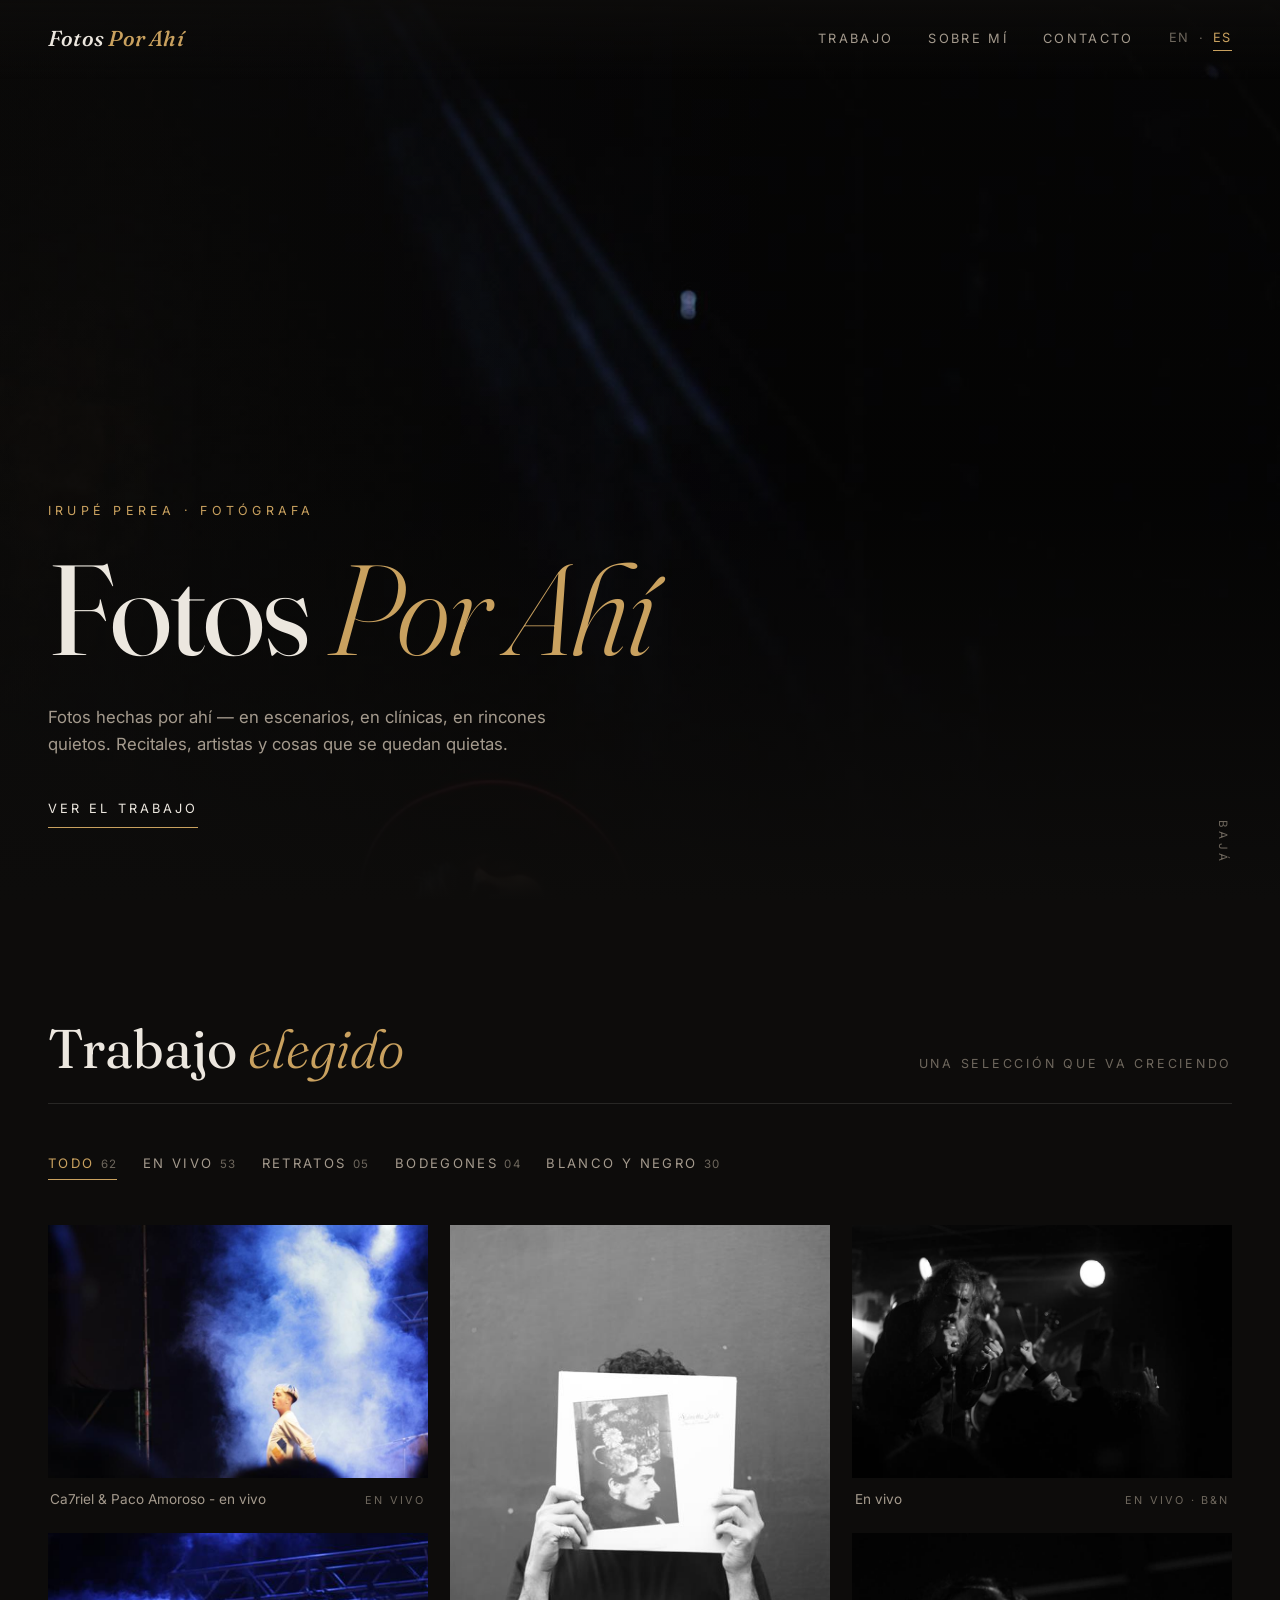
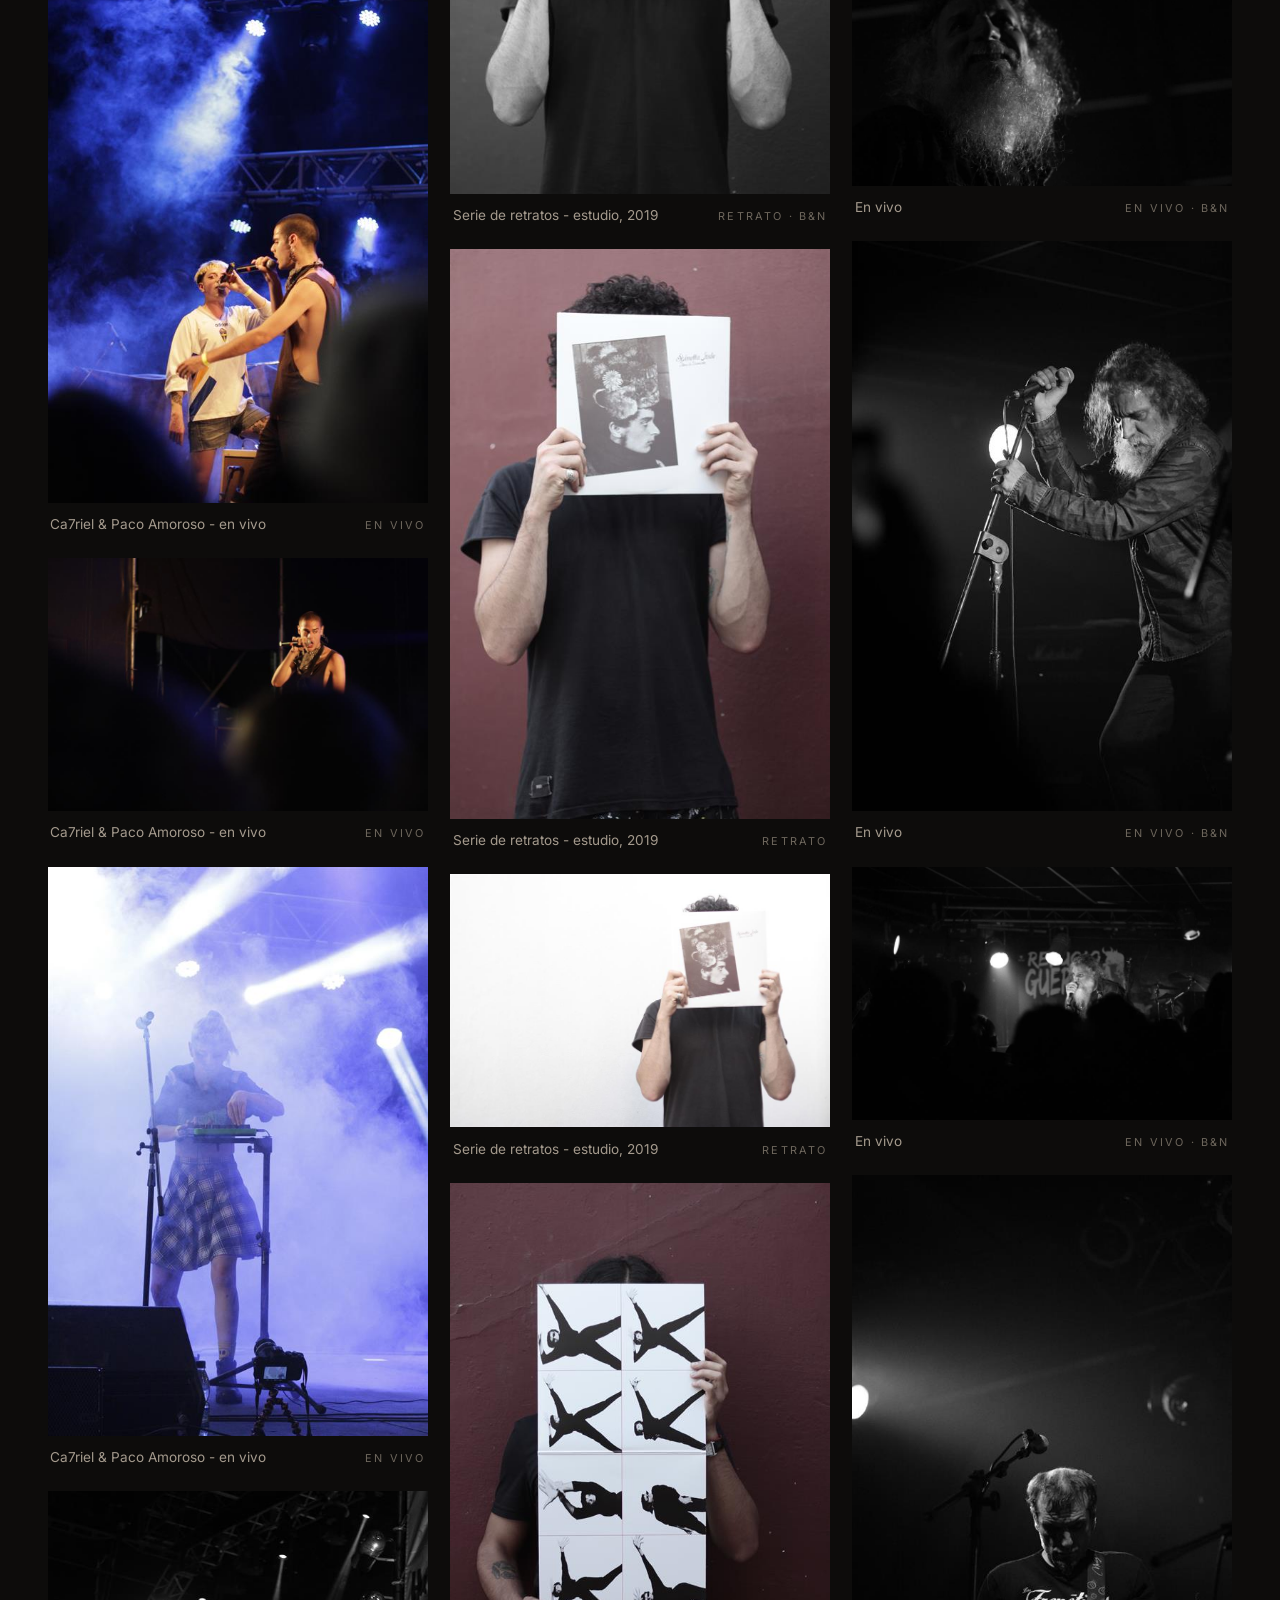
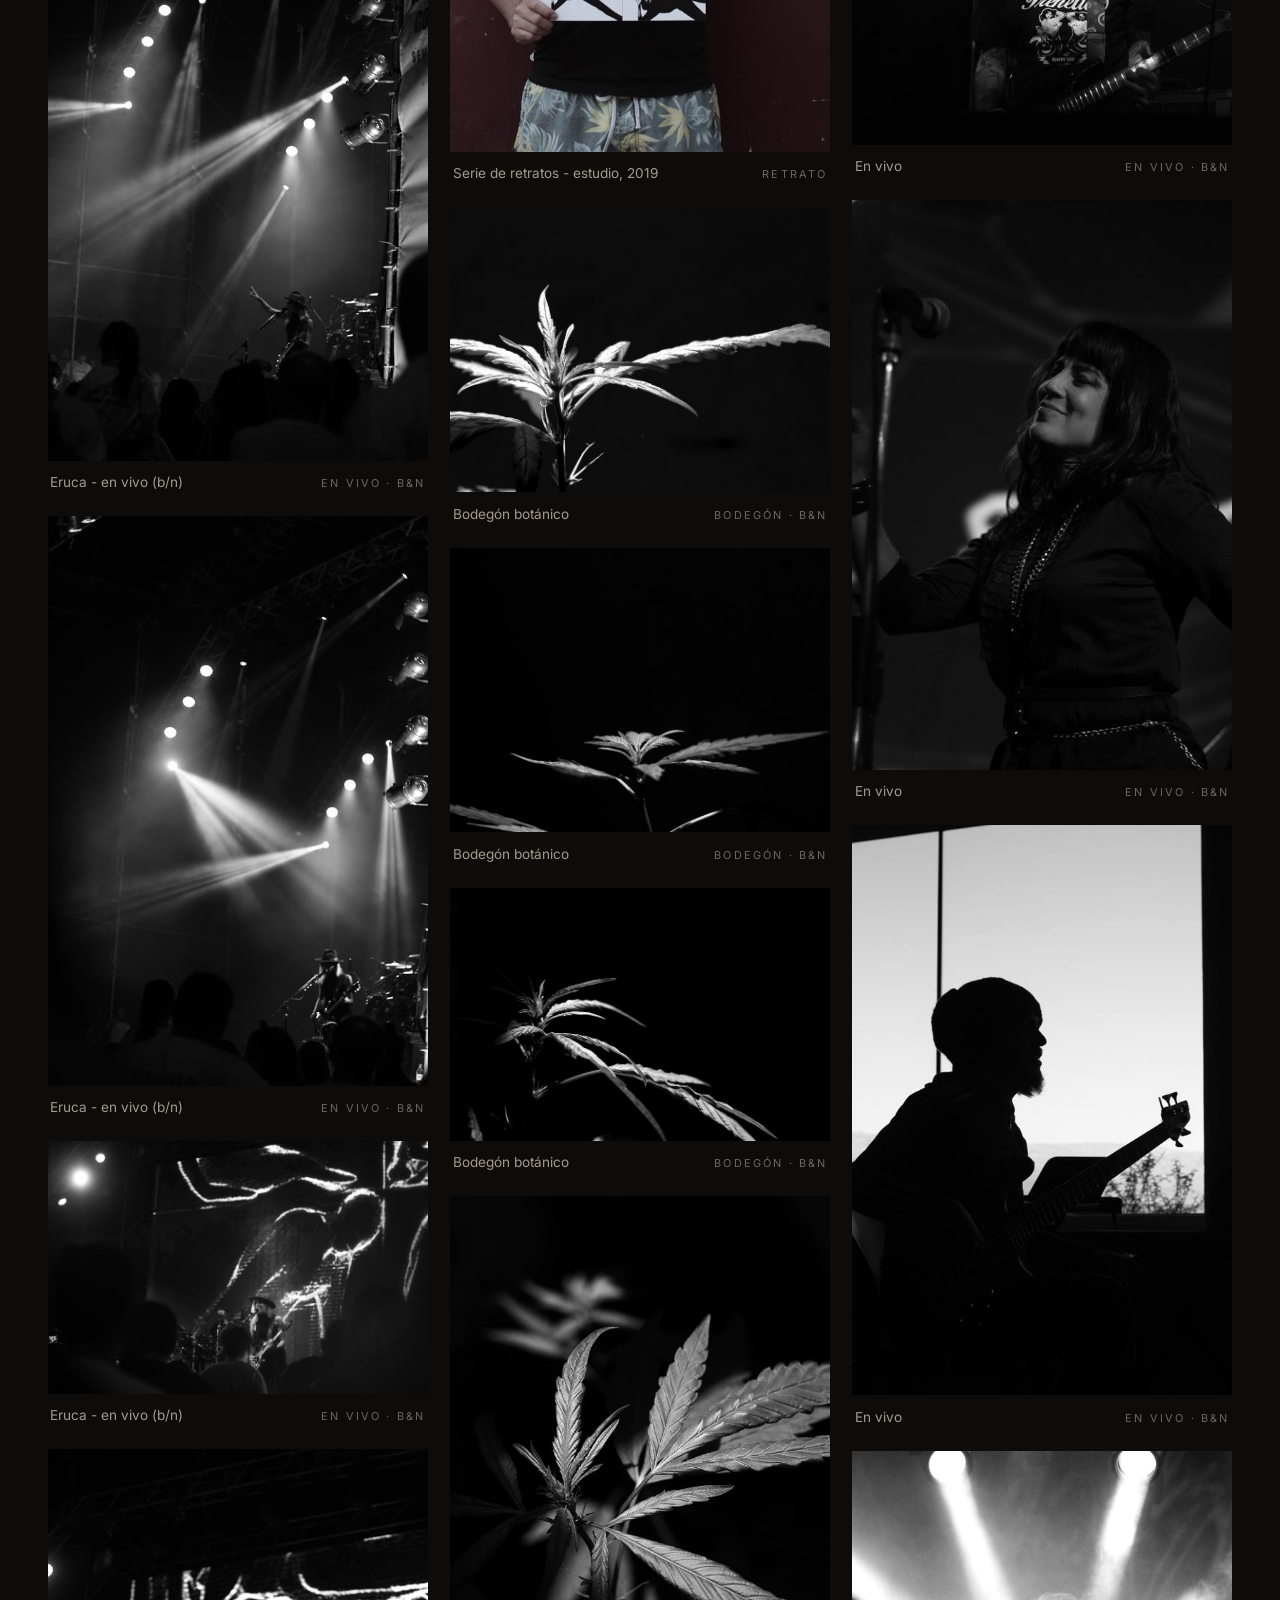
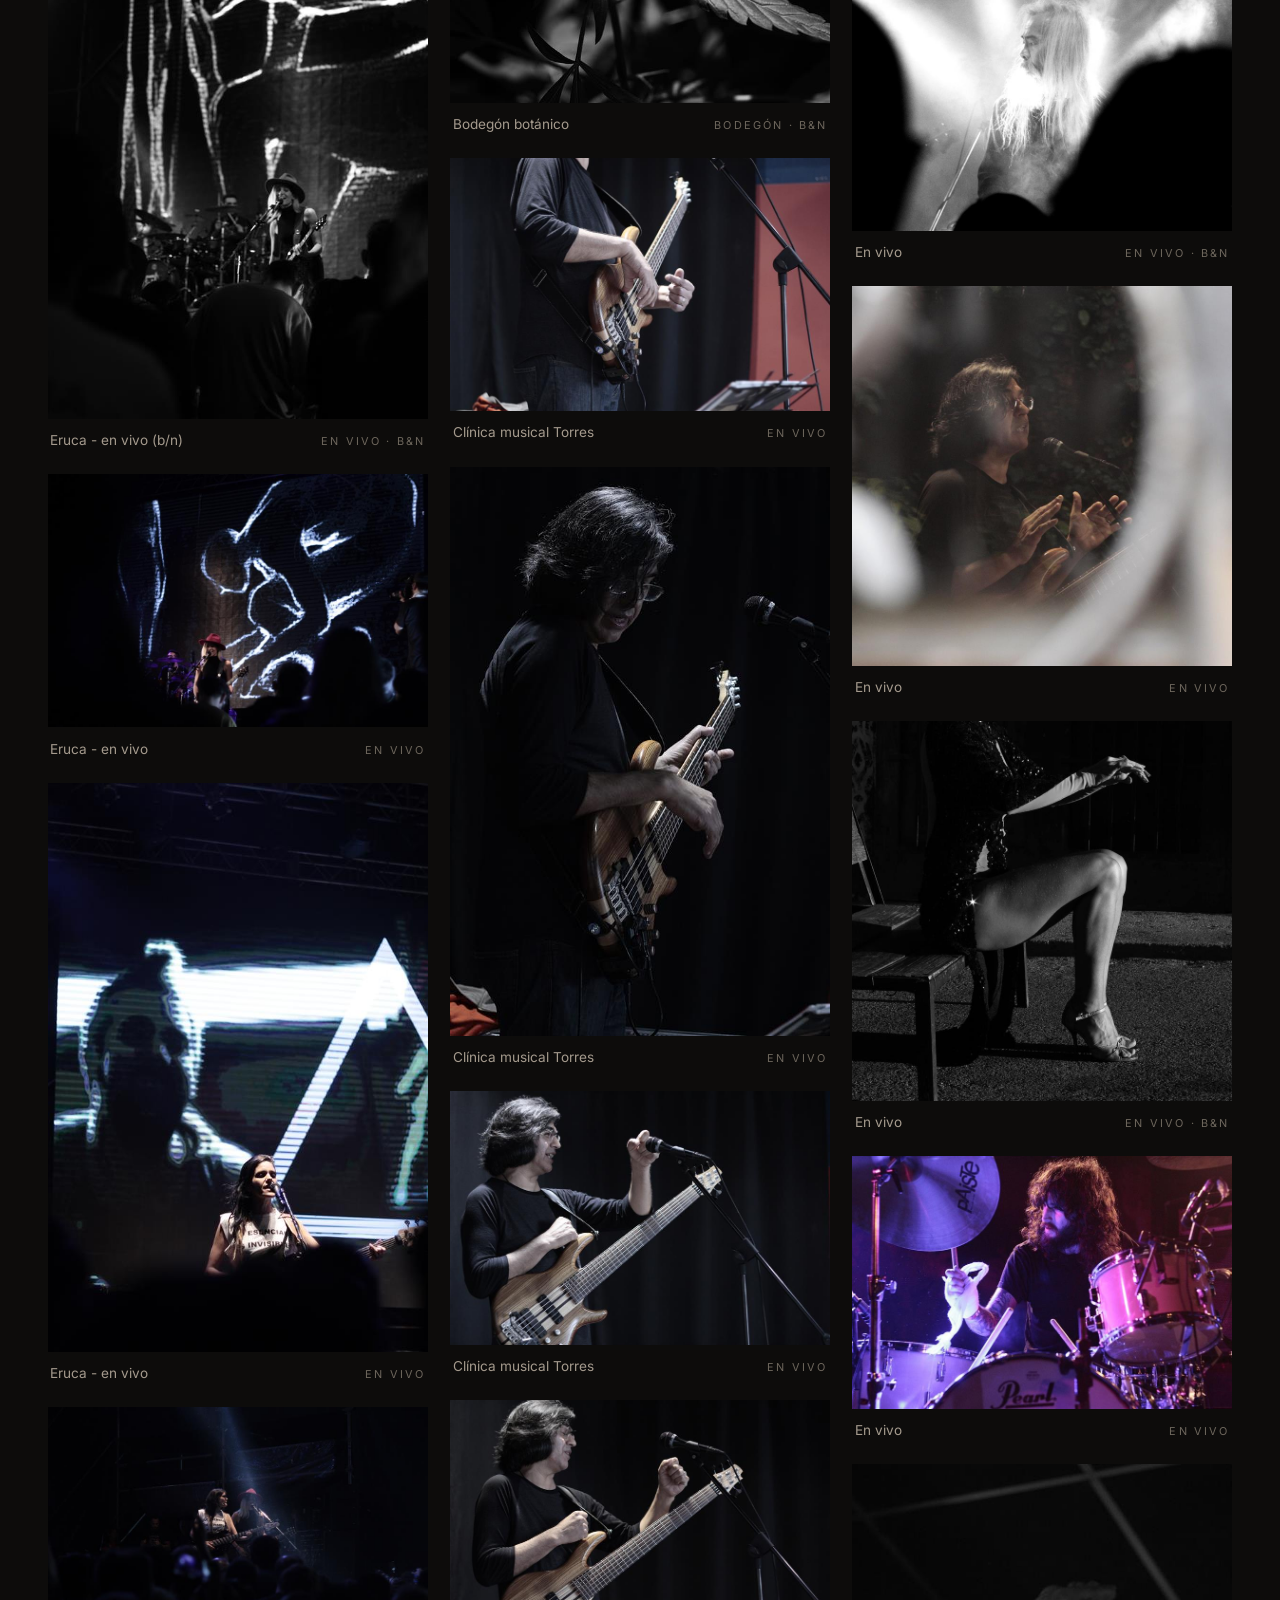
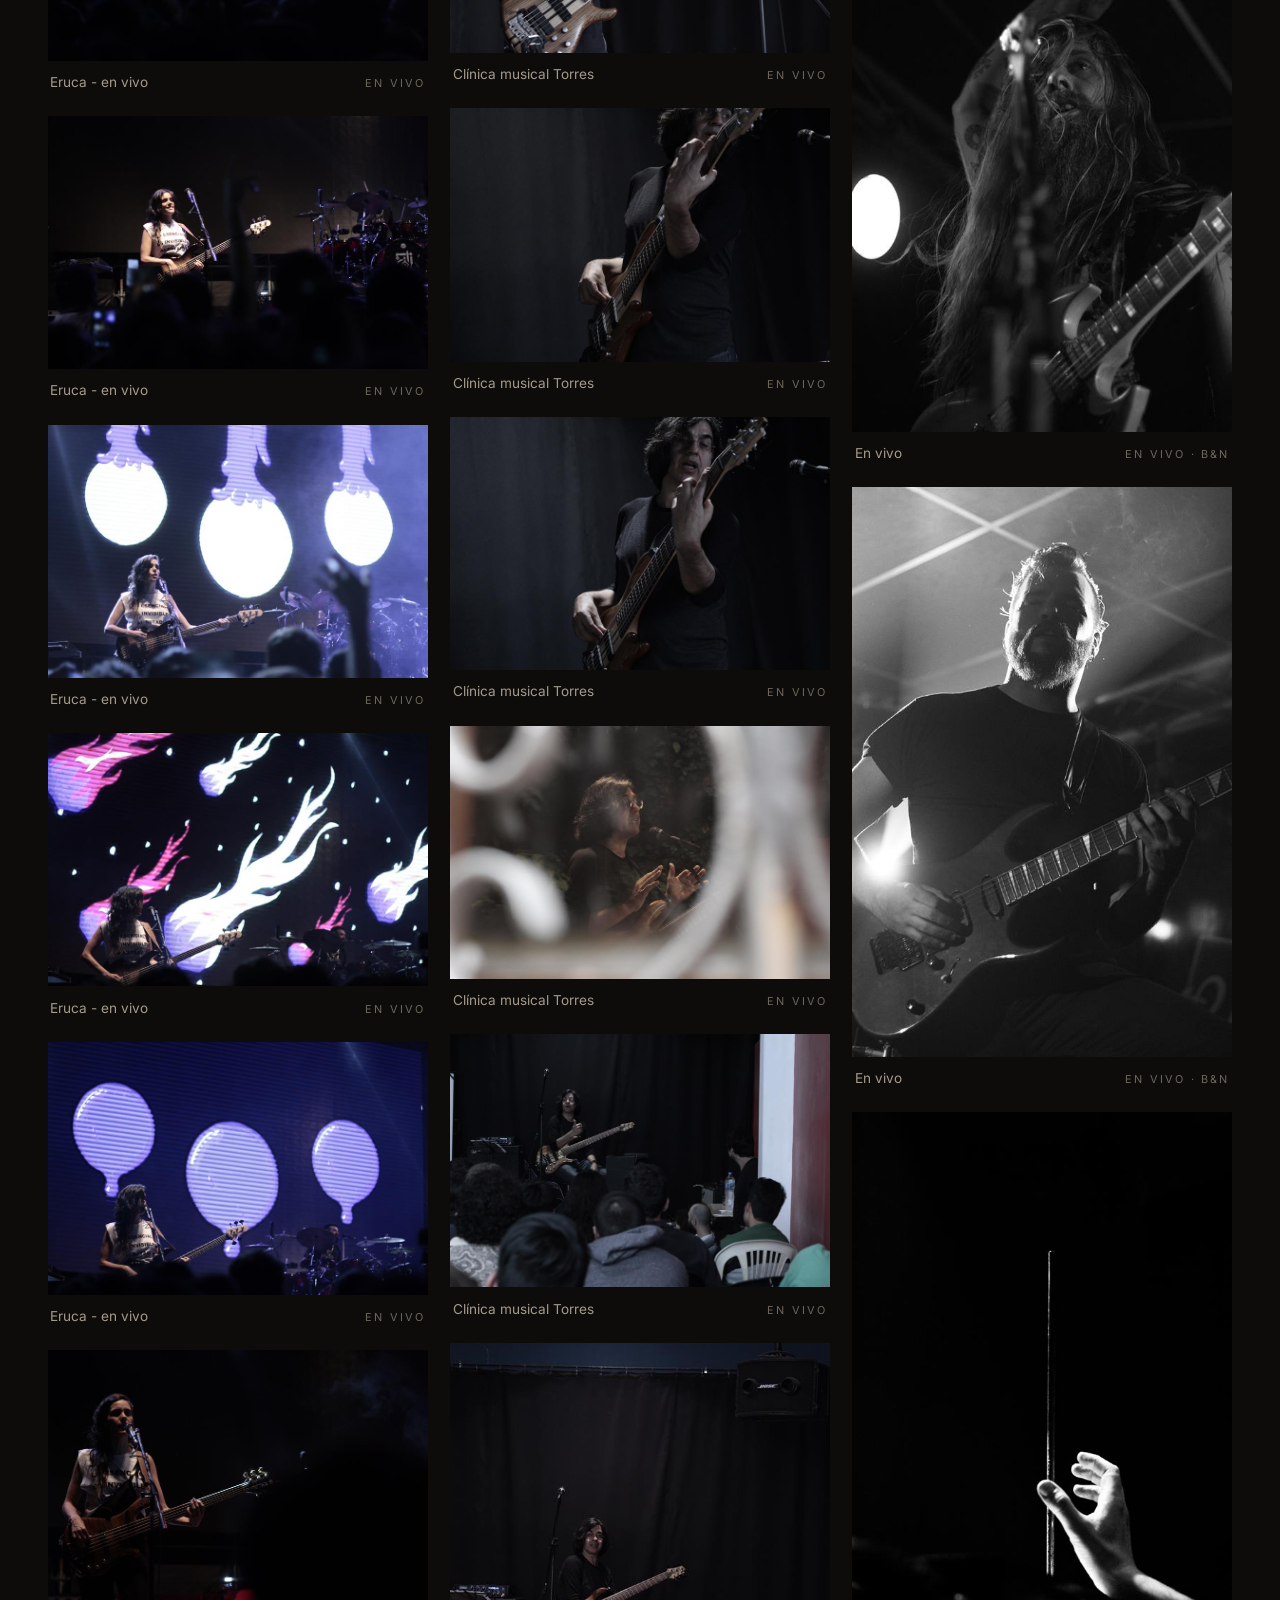
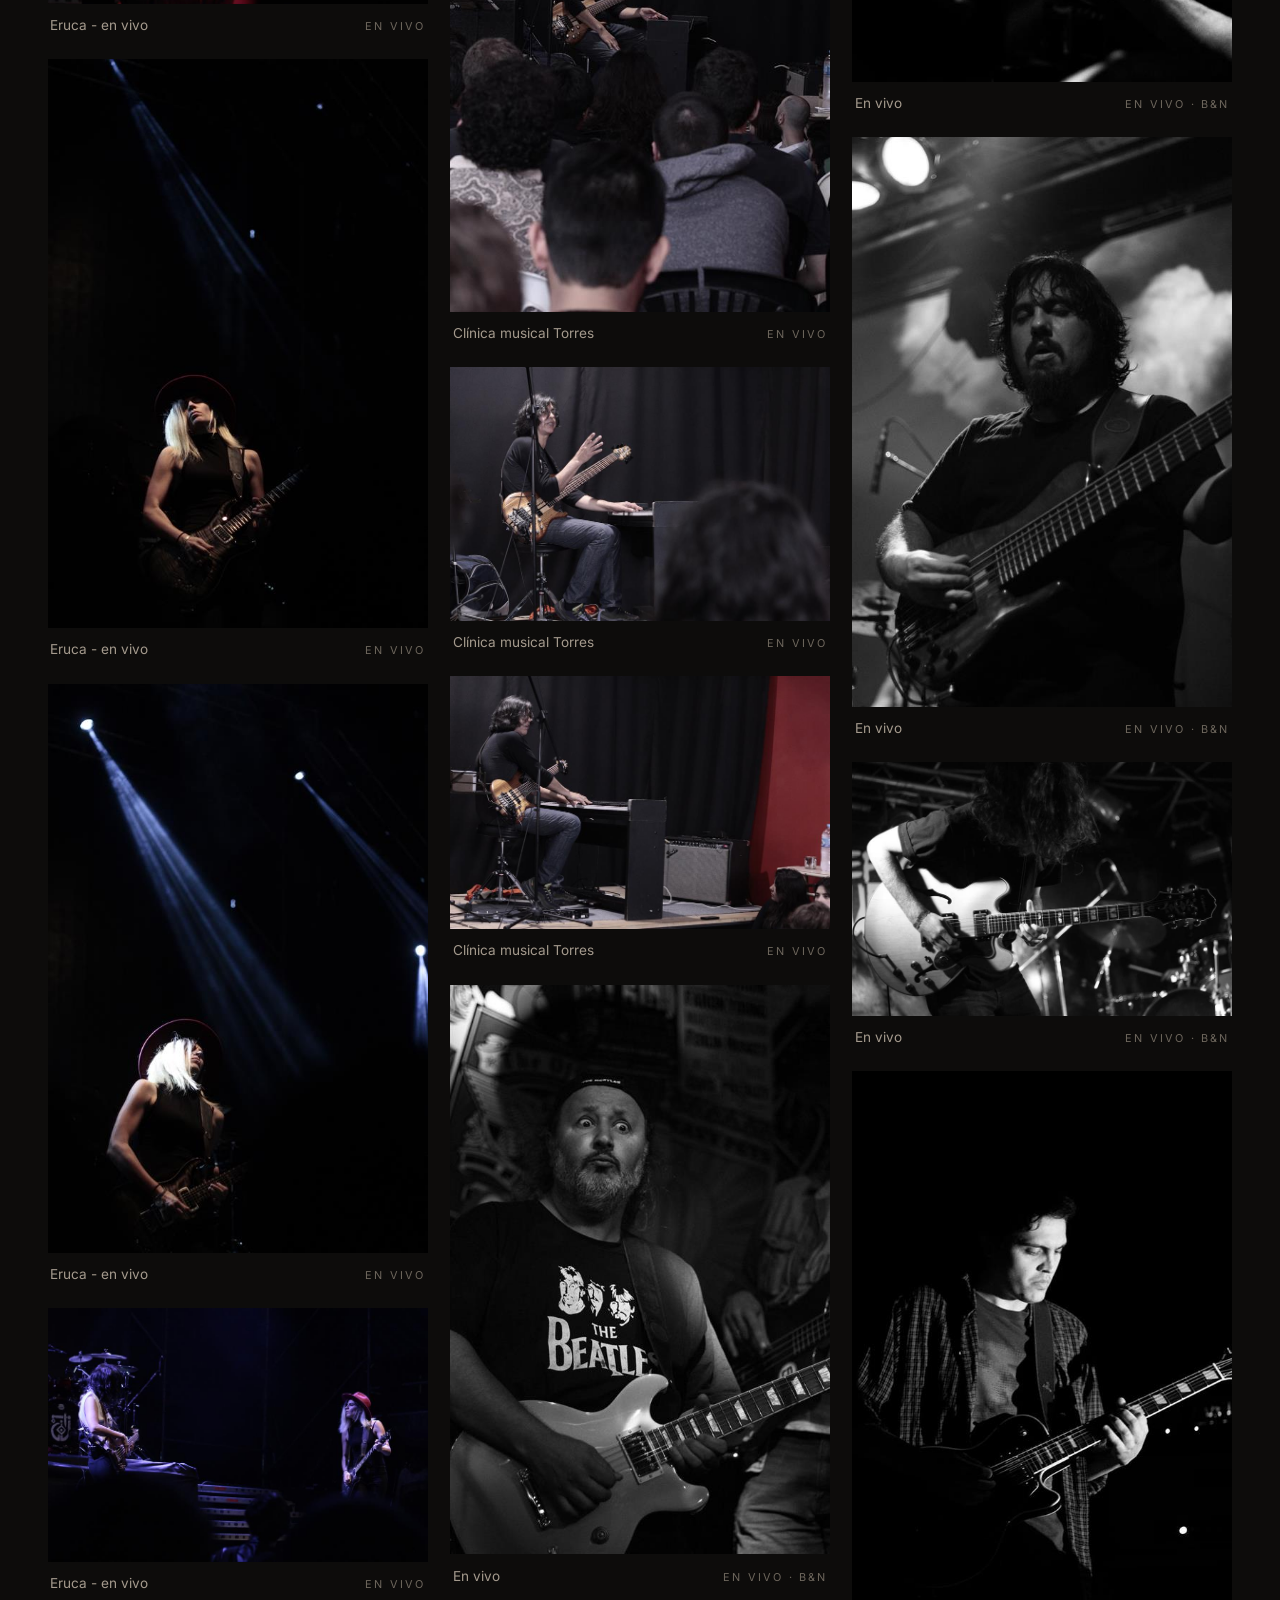
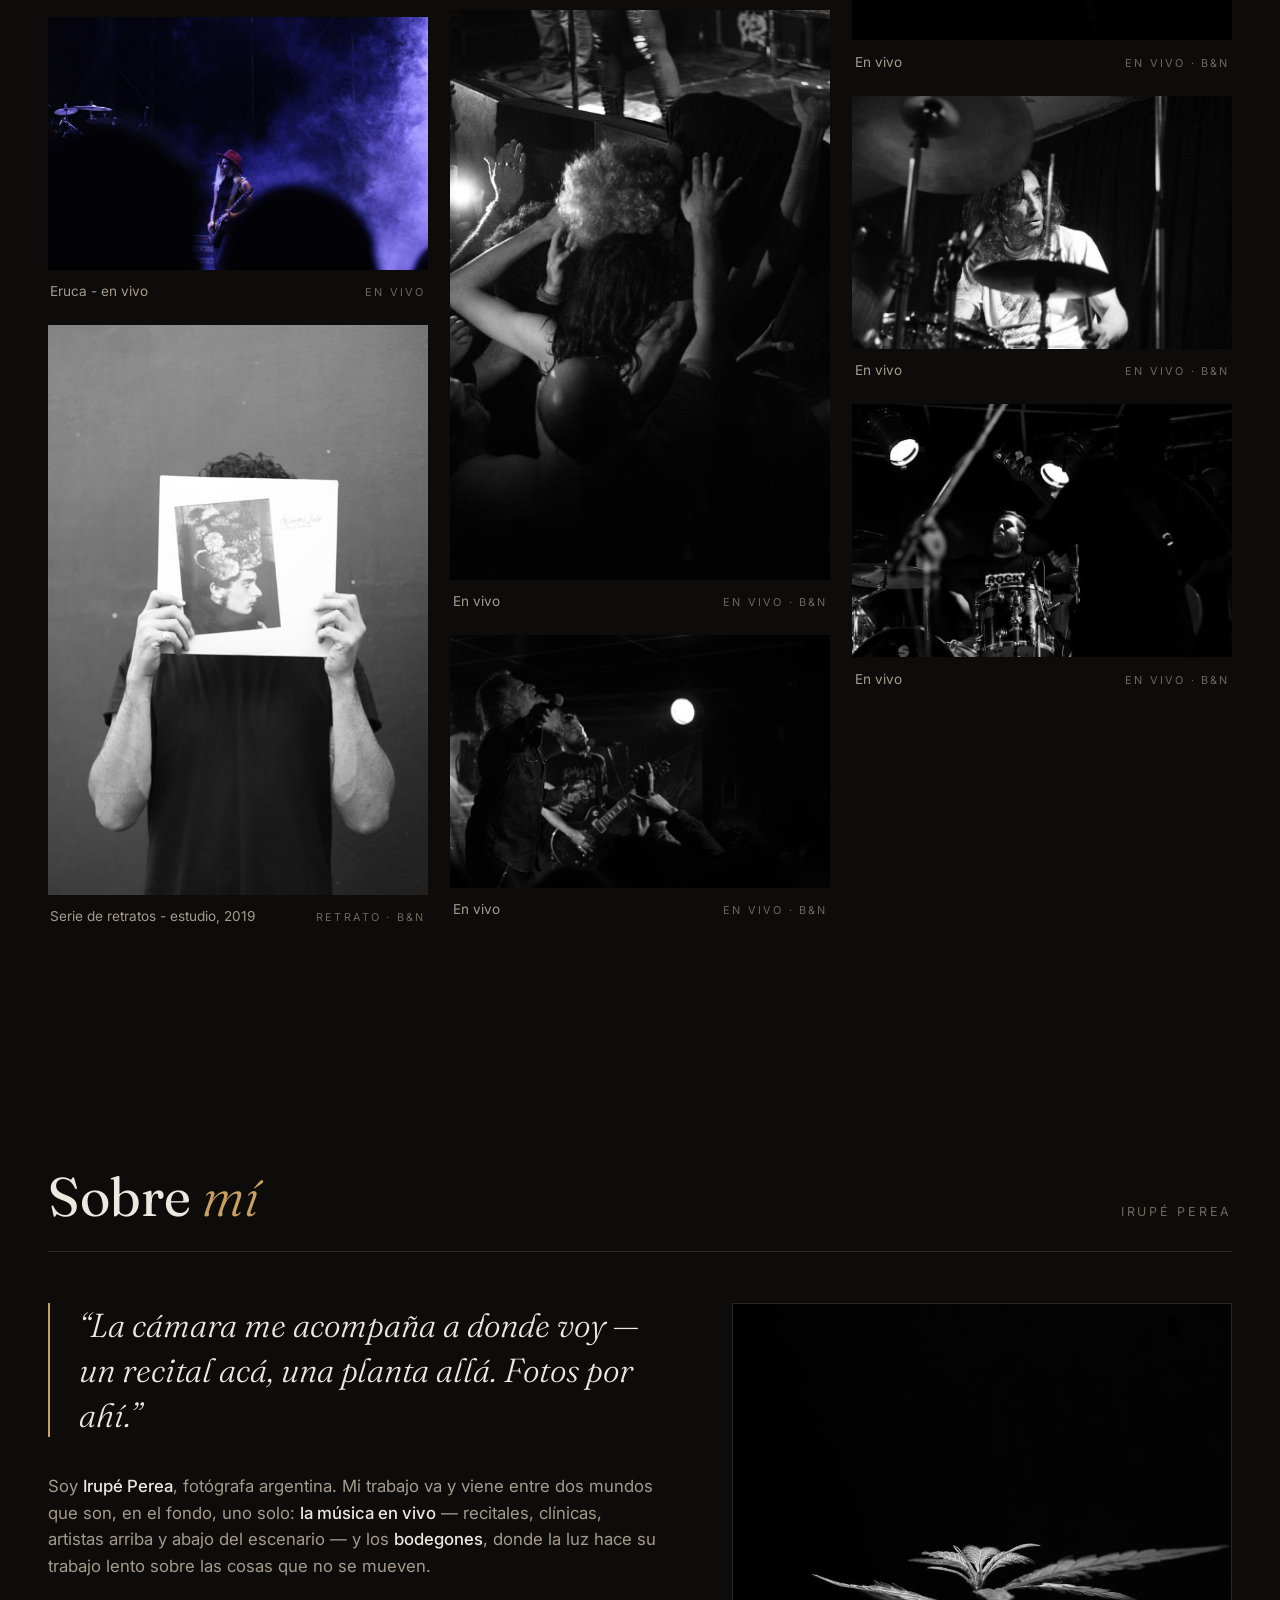
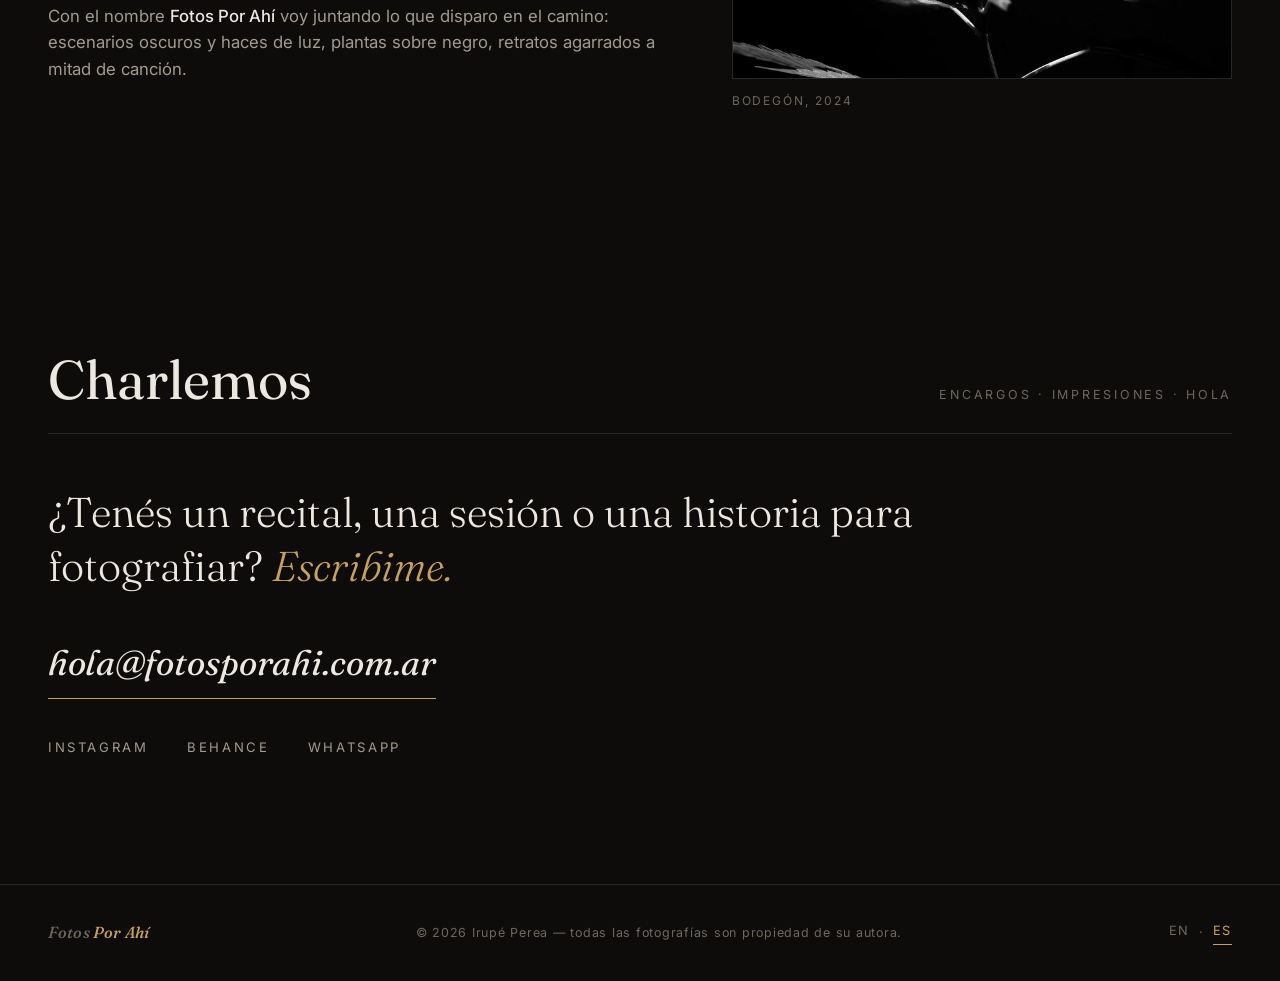
==== es/index.html @ afcae981 "Portfolio Fotos Por Ahi — sitio estatico bilingue (EN/ES-AR)" ====
<!DOCTYPE html>
<html lang="es-AR">
<head>
  <meta charset="UTF-8">
  <meta name="viewport" content="width=device-width, initial-scale=1.0">

  <title>Fotos Por Ahí — Irupé Perea · Fotografía</title>
  <meta name="description" content="Porfolio de Irupé Perea, fotógrafa argentina. Música en vivo, retratos y bodegones — fotos hechas por ahí.">
  <meta name="author" content="Irupé Perea">

  <!-- TODO(publish): replace USERNAME with the real GitHub username -->
  <link rel="canonical" href="https://USERNAME.github.io/fotos-por-ahi/es/">
  <link rel="alternate" hreflang="en" href="https://USERNAME.github.io/fotos-por-ahi/">
  <link rel="alternate" hreflang="es-ar" href="https://USERNAME.github.io/fotos-por-ahi/es/">
  <link rel="alternate" hreflang="x-default" href="https://USERNAME.github.io/fotos-por-ahi/">

  <meta property="og:type" content="website">
  <meta property="og:title" content="Fotos Por Ahí — Irupé Perea · Fotografía">
  <meta property="og:description" content="Música en vivo, retratos y bodegones — fotos hechas por ahí.">
  <meta property="og:url" content="https://USERNAME.github.io/fotos-por-ahi/es/">
  <meta property="og:image" content="https://USERNAME.github.io/fotos-por-ahi/assets/og-image.jpg">
  <meta name="twitter:card" content="summary_large_image">

  <link rel="icon" type="image/svg+xml" href="../assets/favicon.svg">
  <link rel="preconnect" href="https://fonts.googleapis.com">
  <link rel="preconnect" href="https://fonts.gstatic.com" crossorigin>
  <link href="https://fonts.googleapis.com/css2?family=Fraunces:ital,wght@0,300;0,400;0,500;1,300;1,400;1,500&family=Inter:wght@300;400;500&display=swap" rel="stylesheet">
  <link rel="stylesheet" href="../css/style.css">
</head>
<body>

  <header class="site-header">
    <a class="wordmark" href="#top">Fotos <span>Por Ahí</span></a>
    <nav class="site-nav" aria-label="Principal">
      <a class="nav-link" href="#trabajo">Trabajo</a>
      <a class="nav-link" href="#sobre-mi">Sobre mí</a>
      <a class="nav-link" href="#contacto">Contacto</a>
      <div class="lang-switch" aria-label="Idioma">
        <a href="../index.html">EN</a>
        <span class="sep">·</span>
        <a href="#" class="active" aria-current="page">ES</a>
      </div>
    </nav>
  </header>

  <main id="top">

    <!-- ============ hero ============ -->
    <section class="hero">
      <div class="hero-photo">
        <img src="../assets/photos/eruca-09.jpg" alt="Guitarrista bajo un foco en un escenario oscuro" fetchpriority="high">
      </div>
      <div class="hero-inner">
        <p class="hero-kicker">Irupé Perea · Fotógrafa</p>
        <h1 class="hero-title">Fotos <em>Por Ahí</em></h1>
        <p class="hero-sub">
          Fotos hechas por ahí — en escenarios, en clínicas, en rincones quietos.
          Recitales, artistas y cosas que se quedan quietas.
        </p>
        <a class="hero-cta" href="#trabajo">Ver el trabajo</a>
      </div>
      <span class="scroll-cue">bajá</span>
    </section>

    <!-- ============ trabajo ============ -->
    <section class="section" id="trabajo">
      <div class="section-head reveal">
        <h2 class="section-title">Trabajo <em>elegido</em></h2>
        <span class="section-note">Una selección que va creciendo</span>
      </div>

      <div class="filters reveal" role="group" aria-label="Filtrar fotos">
        <button data-filter="all" class="active">Todo<span class="count"></span></button>
        <button data-filter="live">En vivo<span class="count"></span></button>
        <button data-filter="portrait">Retratos<span class="count"></span></button>
        <button data-filter="still">Bodegones<span class="count"></span></button>
        <button data-filter="bw">Blanco y negro<span class="count"></span></button>
      </div>

      <div class="gallery" id="gallery"></div>
    </section>

    <!-- ============ sobre mí ============ -->
    <section class="section" id="sobre-mi">
      <div class="section-head reveal">
        <h2 class="section-title">Sobre <em>mí</em></h2>
        <span class="section-note">Irupé Perea</span>
      </div>
      <div class="about-grid">
        <div class="about-text reveal">
          <blockquote class="about-quote">
            “La cámara me acompaña a donde voy — un recital acá, una planta allá.
            Fotos por ahí.”
          </blockquote>
          <p>
            Soy <strong>Irupé Perea</strong>, fotógrafa argentina. Mi trabajo va y viene
            entre dos mundos que son, en el fondo, uno solo: <strong>la música en
            vivo</strong> — recitales, clínicas, artistas arriba y abajo del escenario —
            y los <strong>bodegones</strong>, donde la luz hace su trabajo lento sobre
            las cosas que no se mueven.
          </p>
          <p>
            Con el nombre <strong>Fotos Por Ahí</strong> voy juntando lo que disparo en
            el camino: escenarios oscuros y haces de luz, plantas sobre negro,
            retratos agarrados a mitad de canción.
          </p>
        </div>
        <figure class="about-photo reveal">
          <img src="../assets/thumbs/estudio-07.jpg" alt="Estudio botánico sobre fondo negro" loading="lazy">
          <figcaption>Bodegón, 2024</figcaption>
        </figure>
      </div>
    </section>

    <!-- ============ contacto ============ -->
    <section class="section" id="contacto">
      <div class="section-head reveal">
        <h2 class="section-title">Charlemos</h2>
        <span class="section-note">Encargos · impresiones · hola</span>
      </div>
      <div class="contact-inner reveal">
        <!-- TODO: replace with the real email -->
        <p class="contact-lead">
          ¿Tenés un recital, una sesión o una historia para fotografiar?
          <em>Escribime.</em>
        </p>
        <a class="contact-mail" href="mailto:hola@fotosporahi.com.ar">hola@fotosporahi.com.ar</a>
        <div class="social-links">
          <!-- TODO: replace with real profiles -->
          <a href="https://www.instagram.com/fotosporahi" target="_blank" rel="noopener">Instagram</a>
          <a href="#" rel="noopener">Behance</a>
          <a href="#" rel="noopener">WhatsApp</a>
        </div>
      </div>
    </section>

  </main>

  <footer class="site-footer">
    <span class="wordmark">Fotos <span>Por Ahí</span></span>
    <span>© 2026 Irupé Perea — todas las fotografías son propiedad de su autora.</span>
    <span class="lang-switch">
      <a href="../index.html">EN</a>
      <span class="sep">·</span>
      <a href="#" class="active" aria-current="page">ES</a>
    </span>
  </footer>

  <!-- ============ lightbox ============ -->
  <div class="lightbox" id="lightbox" role="dialog" aria-modal="true">
    <div class="lightbox-stage">
      <img src="" alt="">
    </div>
    <div class="lightbox-caption">
      <p class="lb-caption"></p>
      <p class="lb-counter"></p>
    </div>
    <button class="lb-close" type="button">×</button>
    <button class="lb-prev" type="button">←</button>
    <button class="lb-next" type="button">→</button>
  </div>

  <script>window.FPA_BASE = "../assets/";</script>
  <script src="../js/photos.js"></script>
  <script src="../js/main.js"></script>
</body>
</html>
---- css/style.css ----
/* ============================================================
   Fotos Por Ahí — Irupé Perea
   Dark editorial portfolio · shared stylesheet (EN / ES)
   ============================================================ */

:root {
  --bg: #0d0c0b;
  --bg-soft: #151312;
  --ink: #ece7df;
  --ink-dim: #a49a8d;
  --ink-faint: #6e675d;
  --accent: #c9a15f;
  --line: rgba(236, 231, 223, 0.12);
  --serif: "Fraunces", Georgia, serif;
  --sans: "Inter", system-ui, sans-serif;
  --ease: cubic-bezier(0.22, 1, 0.36, 1);
}

* { margin: 0; padding: 0; box-sizing: border-box; }

html { scroll-behavior: smooth; }

body {
  background: var(--bg);
  color: var(--ink);
  font-family: var(--sans);
  font-size: 16px;
  line-height: 1.6;
  -webkit-font-smoothing: antialiased;
  overflow-x: hidden;
}

::selection { background: var(--accent); color: #0d0c0b; }

img { display: block; max-width: 100%; }

a { color: inherit; text-decoration: none; }

/* ---------- header ---------- */

.site-header {
  position: fixed;
  top: 0; left: 0; right: 0;
  z-index: 50;
  display: flex;
  align-items: center;
  justify-content: space-between;
  padding: 1.4rem 3rem;
  background: linear-gradient(to bottom, rgba(13, 12, 11, 0.92), rgba(13, 12, 11, 0));
  transition: background 0.4s var(--ease);
}

.site-header.scrolled {
  background: rgba(13, 12, 11, 0.94);
  backdrop-filter: blur(10px);
  border-bottom: 1px solid var(--line);
}

.wordmark {
  font-family: var(--serif);
  font-style: italic;
  font-weight: 500;
  font-size: 1.35rem;
  letter-spacing: 0.01em;
}

.wordmark span { color: var(--accent); }

.site-nav {
  display: flex;
  align-items: center;
  gap: 2.2rem;
}

.site-nav a.nav-link {
  font-size: 0.8rem;
  letter-spacing: 0.18em;
  text-transform: uppercase;
  color: var(--ink-dim);
  transition: color 0.25s;
}

.site-nav a.nav-link:hover { color: var(--ink); }

.lang-switch {
  display: flex;
  align-items: center;
  gap: 0.55rem;
  font-size: 0.8rem;
  letter-spacing: 0.12em;
}

.lang-switch a {
  color: var(--ink-faint);
  padding-bottom: 2px;
  border-bottom: 1px solid transparent;
  transition: color 0.25s, border-color 0.25s;
}

.lang-switch a.active {
  color: var(--accent);
  border-bottom-color: var(--accent);
}

.lang-switch a:hover { color: var(--ink); }

.lang-switch .sep { color: var(--ink-faint); }

/* ---------- hero ---------- */

.hero {
  position: relative;
  min-height: 100vh;
  display: flex;
  align-items: flex-end;
  overflow: hidden;
}

.hero-photo {
  position: absolute;
  inset: 0;
}

.hero-photo img {
  width: 100%;
  height: 100%;
  object-fit: cover;
  object-position: center 28%;
  opacity: 0.85;
}

.hero-photo::after {
  content: "";
  position: absolute;
  inset: 0;
  background:
    linear-gradient(to top, var(--bg) 0%, rgba(13, 12, 11, 0.25) 45%, rgba(13, 12, 11, 0.35) 100%),
    linear-gradient(to right, rgba(13, 12, 11, 0.55) 0%, rgba(13, 12, 11, 0) 60%);
}

.hero-inner {
  position: relative;
  z-index: 2;
  padding: 0 3rem 4.5rem;
  max-width: 1400px;
}

.hero-kicker {
  font-size: 0.78rem;
  letter-spacing: 0.34em;
  text-transform: uppercase;
  color: var(--accent);
  margin-bottom: 1.6rem;
}

.hero-title {
  font-family: var(--serif);
  font-weight: 400;
  font-size: clamp(3.4rem, 10vw, 8.2rem);
  line-height: 0.98;
  letter-spacing: -0.015em;
}

.hero-title em {
  font-style: italic;
  font-weight: 300;
  color: var(--accent);
}

.hero-sub {
  margin-top: 2rem;
  max-width: 34rem;
  color: var(--ink-dim);
  font-size: 1.05rem;
}

.hero-cta {
  display: inline-block;
  margin-top: 2.6rem;
  font-size: 0.8rem;
  letter-spacing: 0.24em;
  text-transform: uppercase;
  color: var(--ink);
  border-bottom: 1px solid var(--accent);
  padding-bottom: 0.45rem;
  transition: color 0.3s, letter-spacing 0.3s;
}

.hero-cta:hover { color: var(--accent); letter-spacing: 0.3em; }

.scroll-cue {
  position: absolute;
  z-index: 2;
  bottom: 2.2rem;
  right: 3rem;
  font-size: 0.72rem;
  letter-spacing: 0.3em;
  text-transform: uppercase;
  color: var(--ink-faint);
  writing-mode: vertical-rl;
}

/* ---------- sections ---------- */

.section { padding: 7.5rem 3rem; }

.section-head {
  display: flex;
  align-items: baseline;
  justify-content: space-between;
  gap: 2rem;
  margin-bottom: 3.2rem;
  border-bottom: 1px solid var(--line);
  padding-bottom: 1.6rem;
}

.section-title {
  font-family: var(--serif);
  font-weight: 400;
  font-size: clamp(2rem, 4.5vw, 3.4rem);
  line-height: 1.05;
}

.section-title em { font-style: italic; color: var(--accent); font-weight: 300; }

.section-note {
  font-size: 0.78rem;
  letter-spacing: 0.22em;
  text-transform: uppercase;
  color: var(--ink-faint);
  white-space: nowrap;
}

/* ---------- gallery filters ---------- */

.filters {
  display: flex;
  flex-wrap: wrap;
  gap: 1.6rem;
  margin-bottom: 2.8rem;
}

.filters button {
  background: none;
  border: none;
  cursor: pointer;
  font-family: var(--sans);
  font-size: 0.82rem;
  letter-spacing: 0.18em;
  text-transform: uppercase;
  color: var(--ink-dim);
  padding: 0 0 0.5rem;
  border-bottom: 1px solid transparent;
  transition: color 0.25s, border-color 0.25s;
}

.filters button:hover { color: var(--ink); }

.filters button.active {
  color: var(--accent);
  border-bottom-color: var(--accent);
}

.filters .count {
  color: var(--ink-faint);
  font-size: 0.72rem;
  letter-spacing: 0.1em;
  margin-left: 0.4rem;
}

/* ---------- masonry gallery ---------- */

.gallery {
  columns: 3;
  column-gap: 1.4rem;
}

@media (max-width: 1000px) { .gallery { columns: 2; } }
@media (max-width: 620px)  { .gallery { columns: 1; column-gap: 1rem; } }

.photo-card {
  break-inside: avoid;
  margin-bottom: 1.4rem;
  position: relative;
  cursor: pointer;
  opacity: 0;
  transform: translateY(24px);
  transition: opacity 0.7s var(--ease), transform 0.7s var(--ease);
}

.photo-card.visible { opacity: 1; transform: none; }

.photo-card.hidden { display: none; }

.photo-card img {
  width: 100%;
  transition: filter 0.5s var(--ease), transform 0.7s var(--ease);
}

.photo-card:hover img {
  filter: brightness(1.12);
}

.photo-card .meta {
  display: flex;
  justify-content: space-between;
  align-items: baseline;
  gap: 1rem;
  padding: 0.7rem 0.15rem 0;
}

.photo-card .caption {
  font-size: 0.85rem;
  color: var(--ink-dim);
  transition: color 0.25s;
}

.photo-card:hover .caption { color: var(--ink); }

.photo-card .tag {
  font-size: 0.68rem;
  letter-spacing: 0.2em;
  text-transform: uppercase;
  color: var(--ink-faint);
  white-space: nowrap;
}

/* ---------- about ---------- */

.about-grid {
  display: grid;
  grid-template-columns: 1.1fr 0.9fr;
  gap: 4.5rem;
  align-items: start;
}

.about-text p {
  color: var(--ink-dim);
  font-size: 1.05rem;
  margin-bottom: 1.4rem;
  max-width: 38rem;
}

.about-text p strong { color: var(--ink); font-weight: 500; }

.about-quote {
  font-family: var(--serif);
  font-style: italic;
  font-weight: 300;
  font-size: clamp(1.5rem, 2.6vw, 2.1rem);
  line-height: 1.35;
  color: var(--ink);
  border-left: 2px solid var(--accent);
  padding-left: 1.8rem;
  margin-bottom: 2.2rem;
}

.about-photo {
  position: relative;
}

.about-photo img {
  width: 100%;
  border: 1px solid var(--line);
}

.about-photo figcaption {
  margin-top: 0.8rem;
  font-size: 0.75rem;
  letter-spacing: 0.16em;
  text-transform: uppercase;
  color: var(--ink-faint);
}

/* ---------- contact ---------- */

.contact-inner { max-width: 900px; }

.contact-lead {
  font-family: var(--serif);
  font-weight: 300;
  font-size: clamp(1.6rem, 3.4vw, 2.6rem);
  line-height: 1.3;
  margin-bottom: 2.6rem;
}

.contact-lead em { font-style: italic; color: var(--accent); }

.contact-mail {
  display: inline-block;
  font-family: var(--serif);
  font-size: clamp(1.4rem, 3vw, 2.2rem);
  font-style: italic;
  color: var(--ink);
  border-bottom: 1px solid var(--accent);
  padding-bottom: 0.4rem;
  margin-bottom: 2.4rem;
  transition: color 0.3s;
}

.contact-mail:hover { color: var(--accent); }

.social-links {
  display: flex;
  gap: 2.4rem;
  flex-wrap: wrap;
}

.social-links a {
  font-size: 0.82rem;
  letter-spacing: 0.2em;
  text-transform: uppercase;
  color: var(--ink-dim);
  border-bottom: 1px solid transparent;
  padding-bottom: 0.3rem;
  transition: color 0.25s, border-color 0.25s;
}

.social-links a:hover { color: var(--accent); border-bottom-color: var(--accent); }

/* ---------- footer ---------- */

.site-footer {
  border-top: 1px solid var(--line);
  padding: 2.2rem 3rem;
  display: flex;
  justify-content: space-between;
  align-items: center;
  gap: 1rem;
  flex-wrap: wrap;
  font-size: 0.78rem;
  color: var(--ink-faint);
  letter-spacing: 0.06em;
}

.site-footer .wordmark { font-size: 1rem; }

/* ---------- lightbox ---------- */

.lightbox {
  position: fixed;
  inset: 0;
  z-index: 100;
  background: rgba(8, 7, 6, 0.96);
  display: flex;
  flex-direction: column;
  align-items: center;
  justify-content: center;
  opacity: 0;
  visibility: hidden;
  transition: opacity 0.35s var(--ease), visibility 0.35s;
}

.lightbox.open { opacity: 1; visibility: visible; }

.lightbox-stage {
  position: relative;
  max-width: min(92vw, 1300px);
  max-height: 78vh;
  display: flex;
  align-items: center;
  justify-content: center;
}

.lightbox-stage img {
  max-width: 100%;
  max-height: 78vh;
  width: auto;
  height: auto;
  box-shadow: 0 30px 80px rgba(0, 0, 0, 0.6);
  opacity: 0;
  transform: scale(0.985);
  transition: opacity 0.3s var(--ease), transform 0.3s var(--ease);
}

.lightbox-stage img.ready { opacity: 1; transform: none; }

.lightbox-caption {
  margin-top: 1.4rem;
  text-align: center;
  max-width: 720px;
}

.lightbox-caption .lb-caption {
  font-family: var(--serif);
  font-style: italic;
  font-size: 1.05rem;
  color: var(--ink);
}

.lightbox-caption .lb-counter {
  margin-top: 0.5rem;
  font-size: 0.72rem;
  letter-spacing: 0.28em;
  color: var(--ink-faint);
}

.lightbox button {
  position: fixed;
  background: none;
  border: none;
  cursor: pointer;
  color: var(--ink-dim);
  font-family: var(--sans);
  transition: color 0.25s;
  z-index: 101;
}

.lightbox button:hover { color: var(--ink); }

.lb-close {
  top: 1.4rem;
  right: 2rem;
  font-size: 1.9rem;
  line-height: 1;
  padding: 0.4rem;
}

.lb-prev,
.lb-next {
  top: 50%;
  transform: translateY(-50%);
  font-size: 2.2rem;
  line-height: 1;
  padding: 1.2rem;
}

.lb-prev { left: 1rem; }
.lb-next { right: 1rem; }

/* ---------- reveal helper ---------- */

.reveal {
  opacity: 0;
  transform: translateY(28px);
  transition: opacity 0.8s var(--ease), transform 0.8s var(--ease);
}

.reveal.visible { opacity: 1; transform: none; }

@media (prefers-reduced-motion: reduce) {
  .reveal, .photo-card { opacity: 1 !important; transform: none !important; transition: none !important; }
  html { scroll-behavior: auto; }
}

/* ---------- responsive ---------- */

@media (max-width: 800px) {
  .site-header { padding: 1.1rem 1.4rem; }
  .site-nav { gap: 1.2rem; }
  .site-nav a.nav-link { display: none; }
  .hero-inner { padding: 0 1.4rem 4rem; }
  .scroll-cue { display: none; }
  .section { padding: 5rem 1.4rem; }
  .section-head { flex-direction: column; gap: 0.6rem; }
  .about-grid { grid-template-columns: 1fr; gap: 2.6rem; }
  .site-footer { padding: 1.8rem 1.4rem; flex-direction: column; text-align: center; }
  .lb-prev, .lb-next { font-size: 1.6rem; padding: 0.8rem; }
}
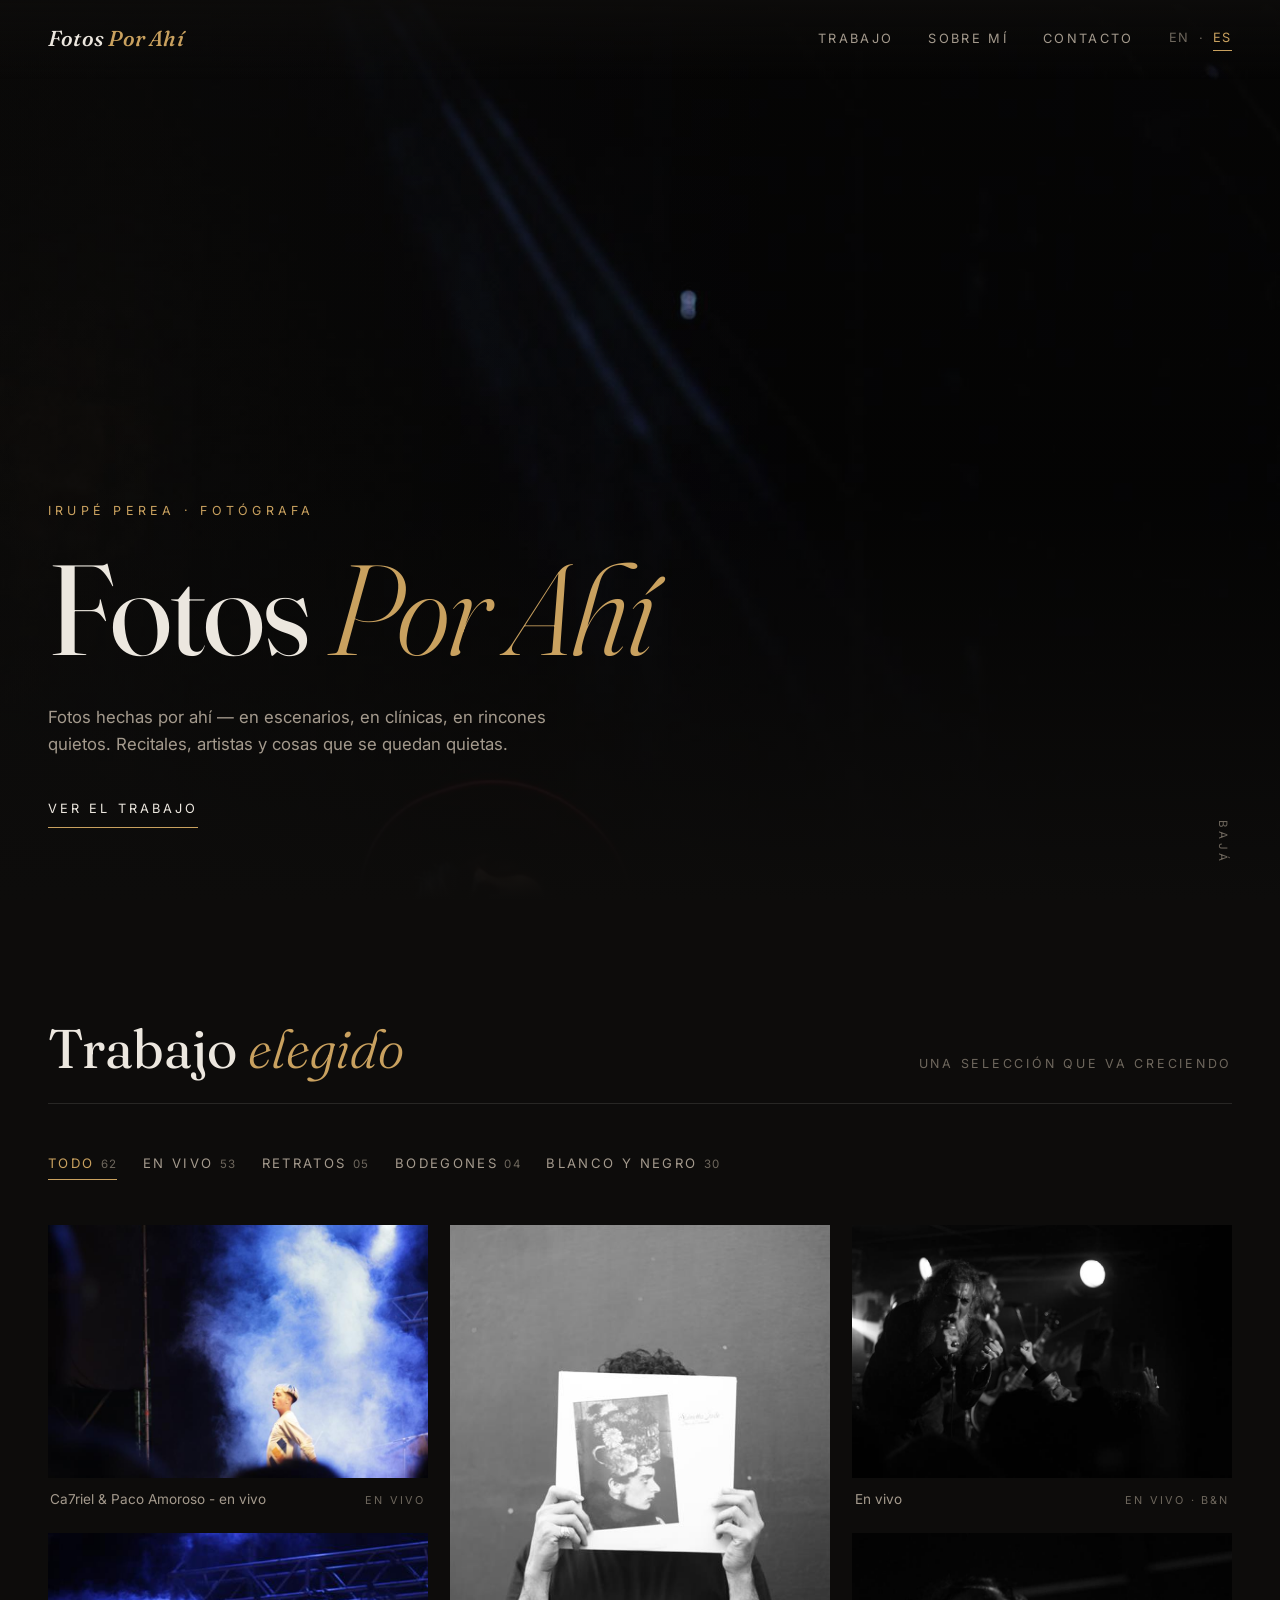
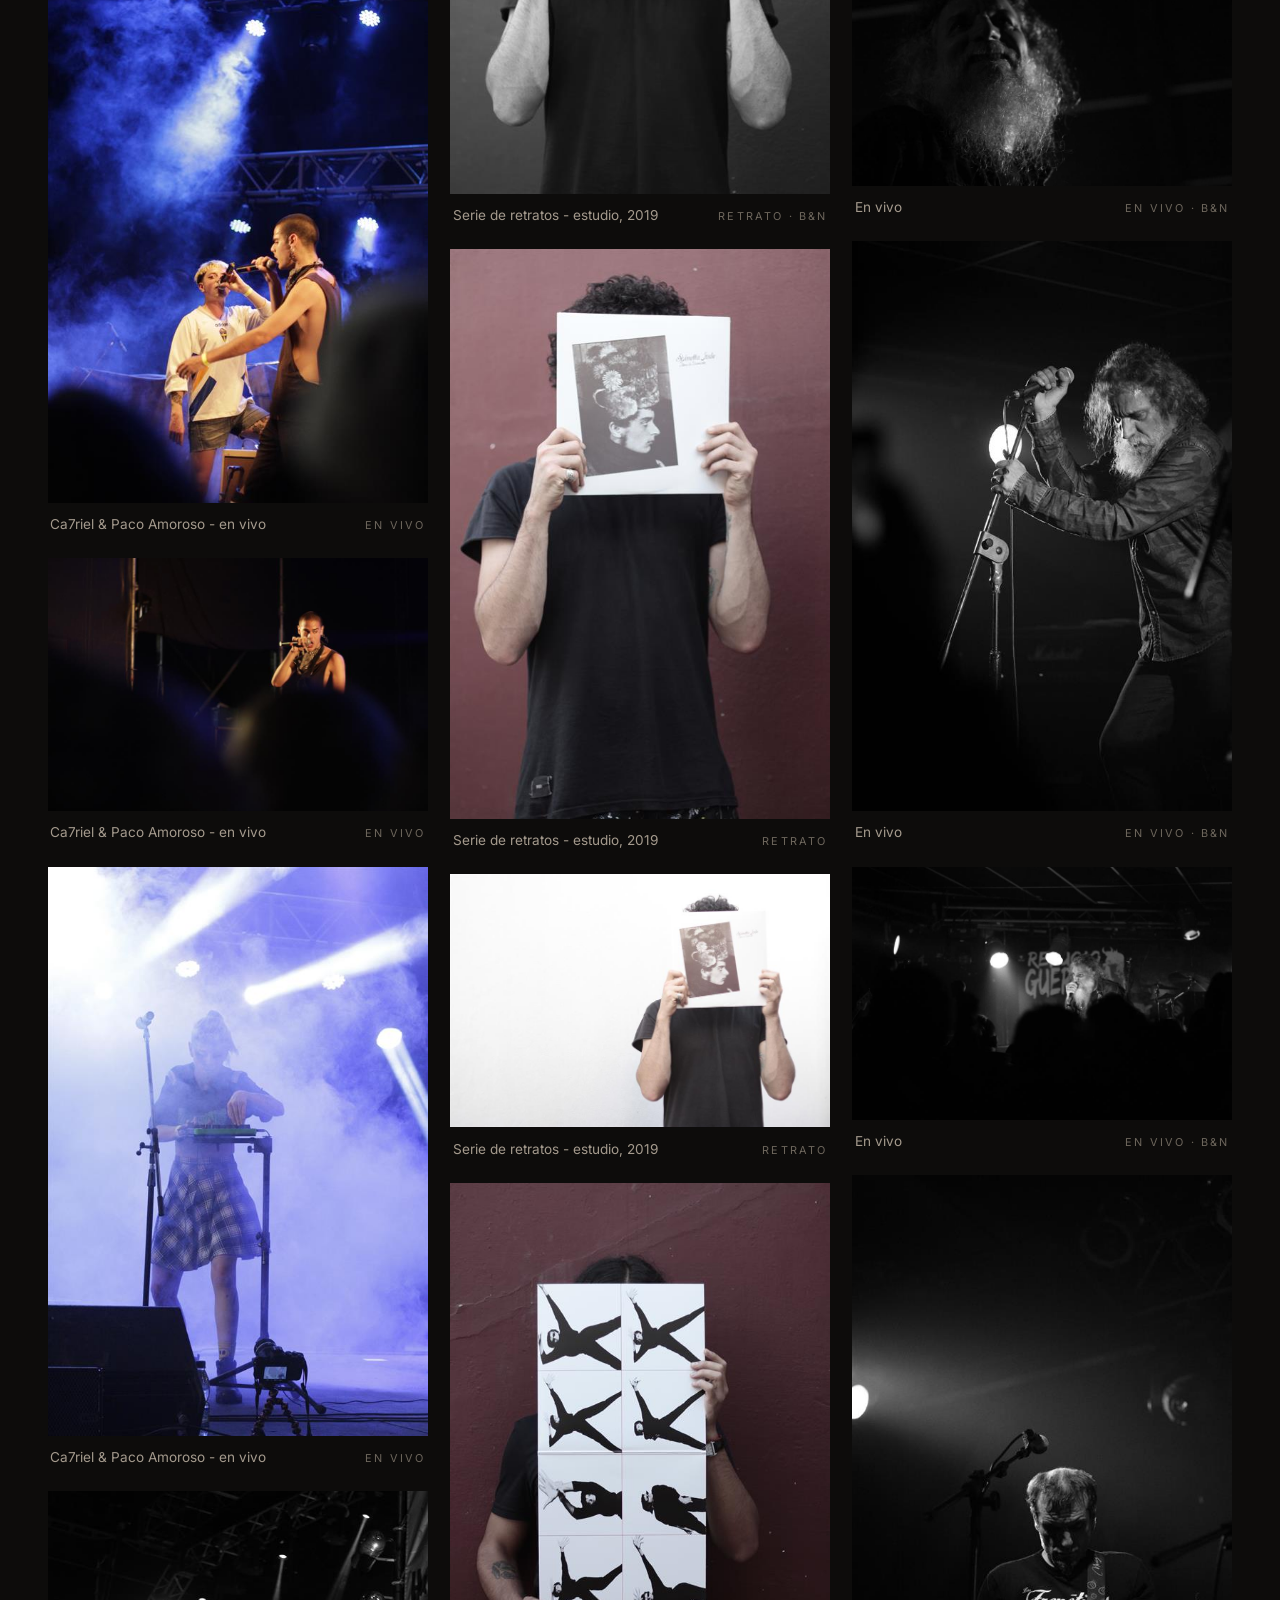
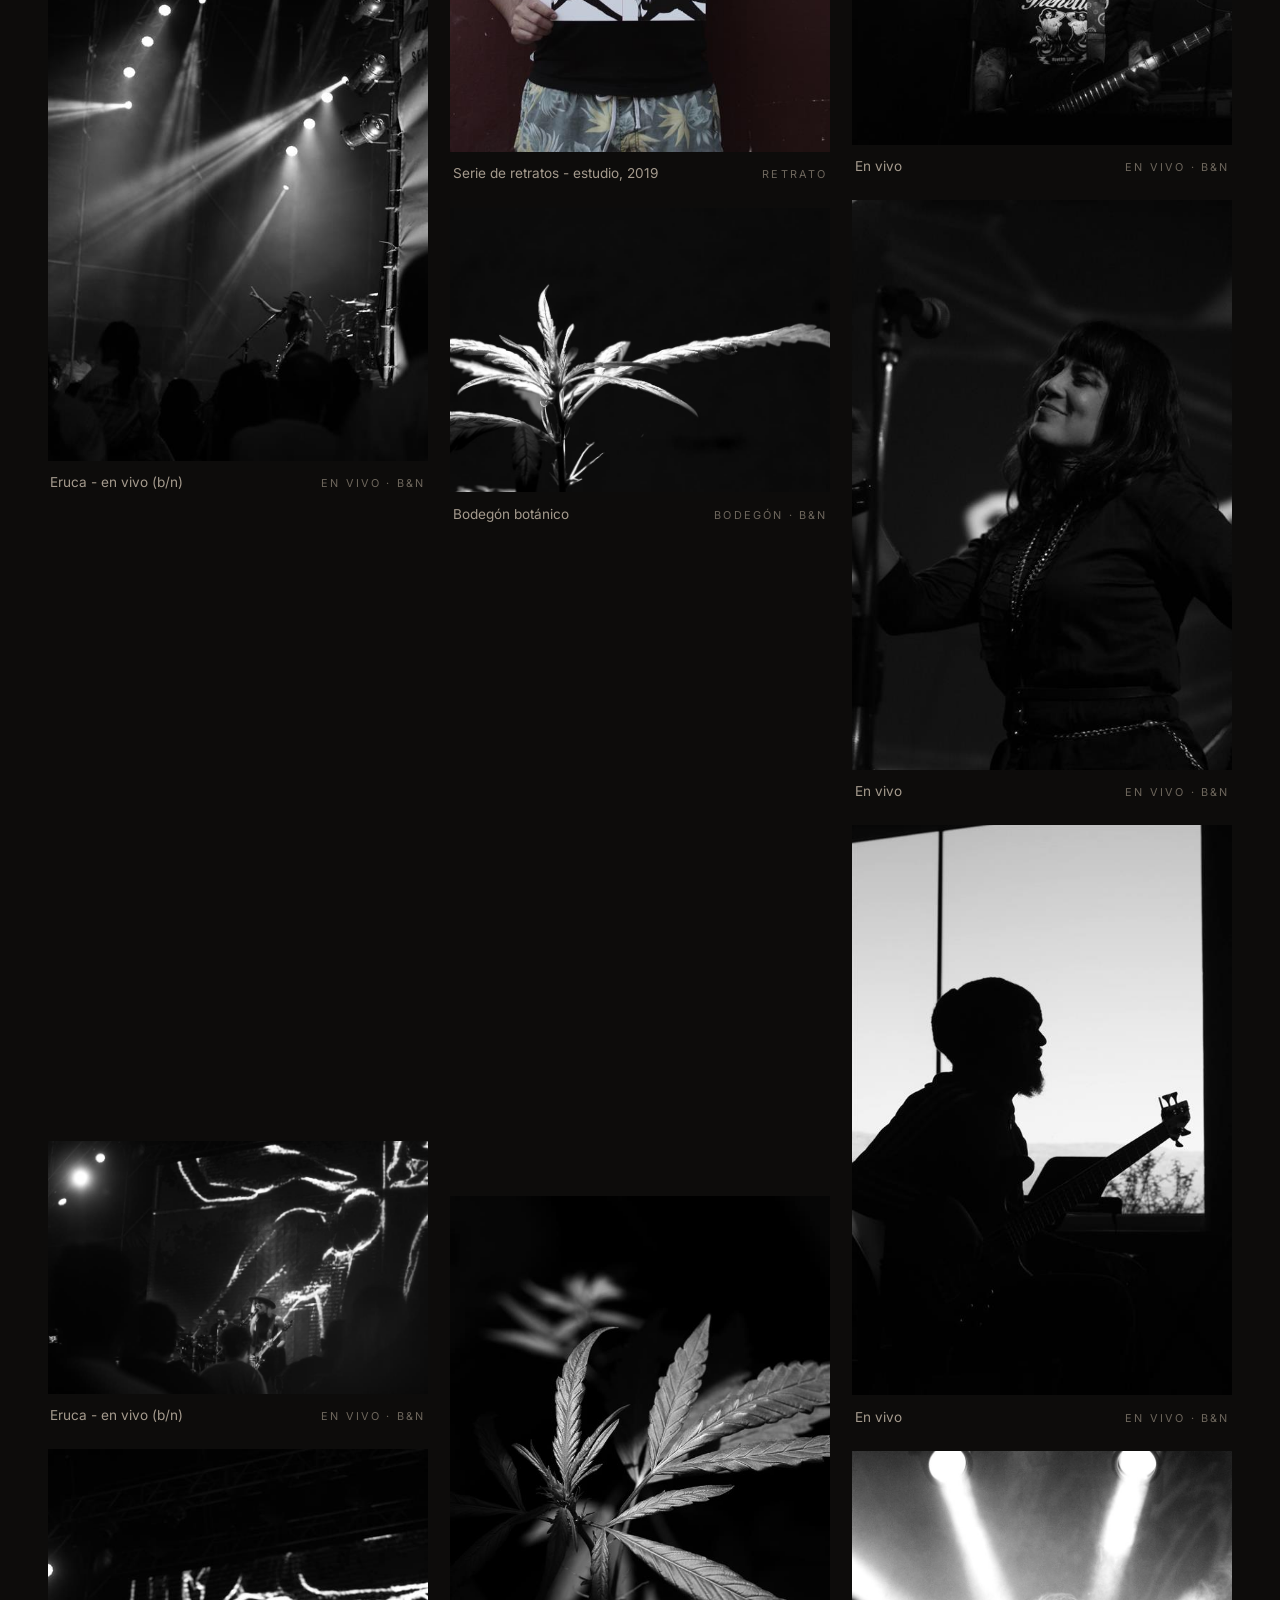
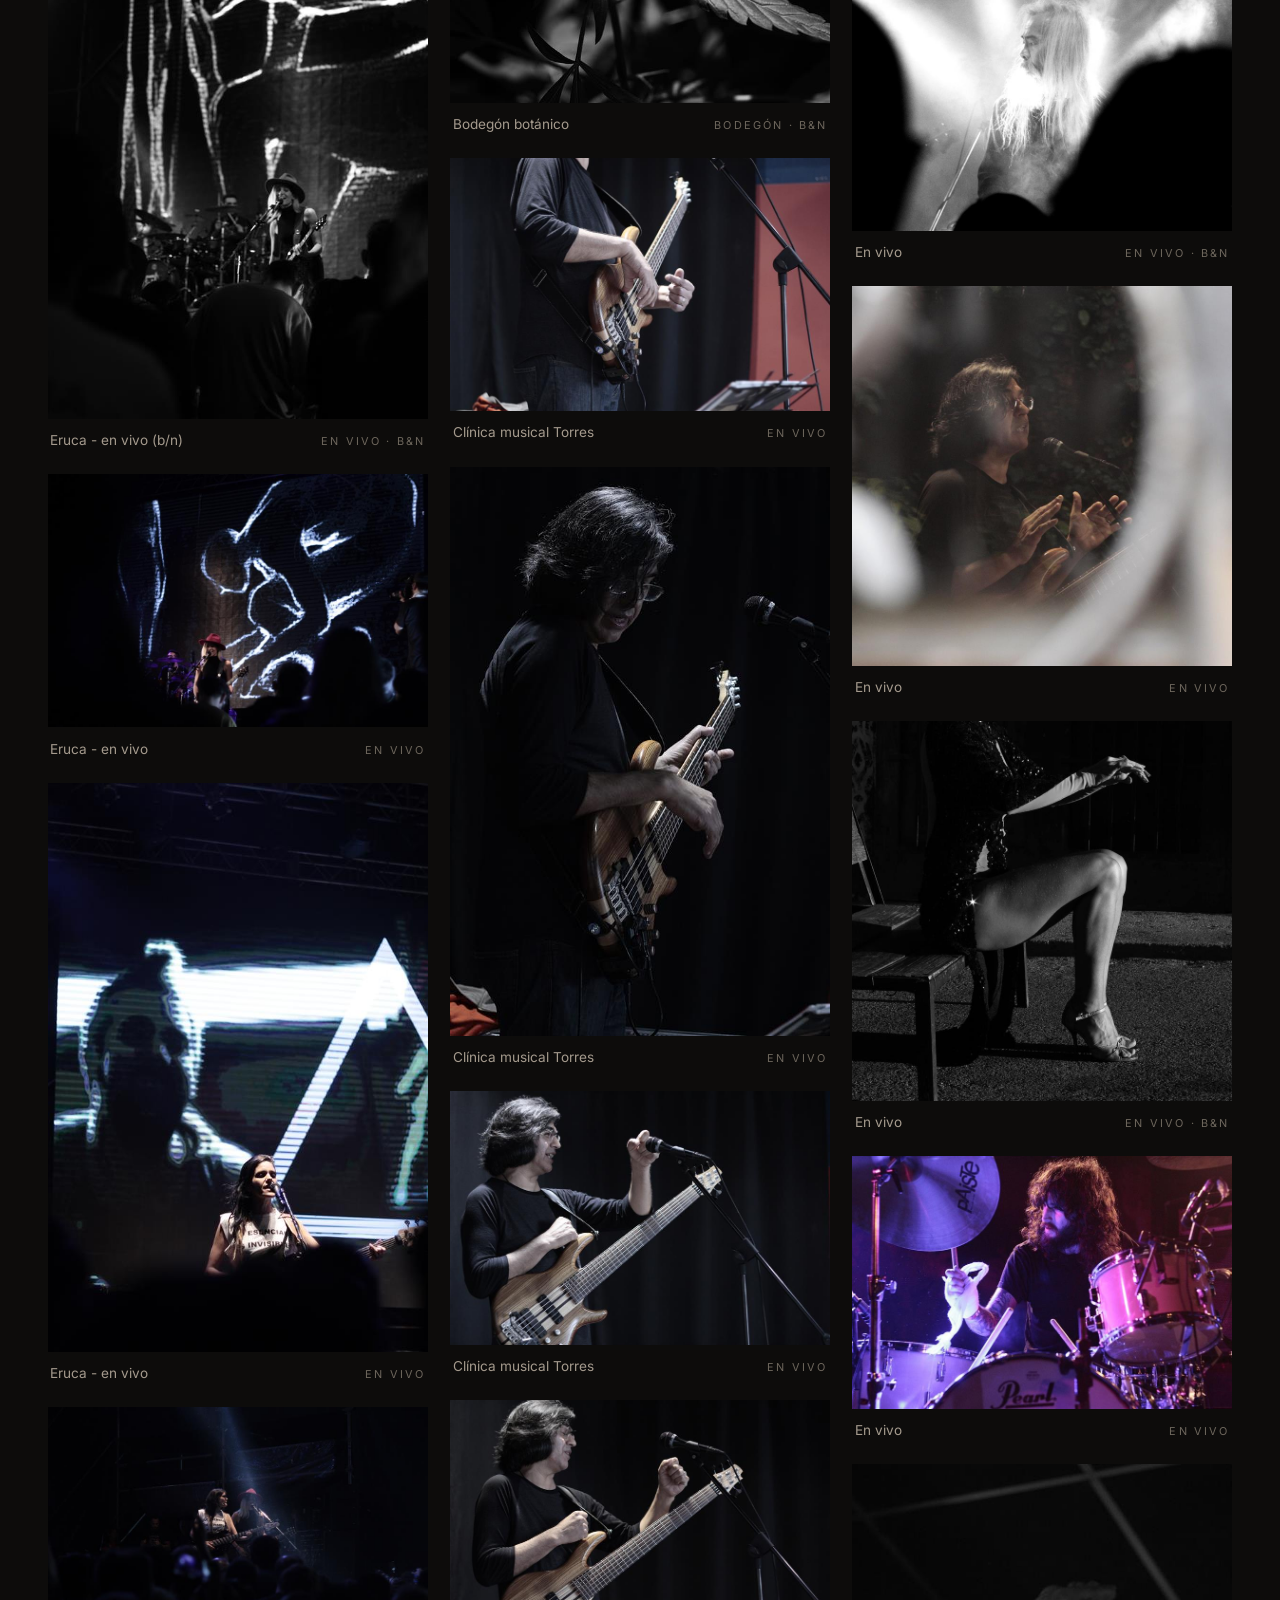
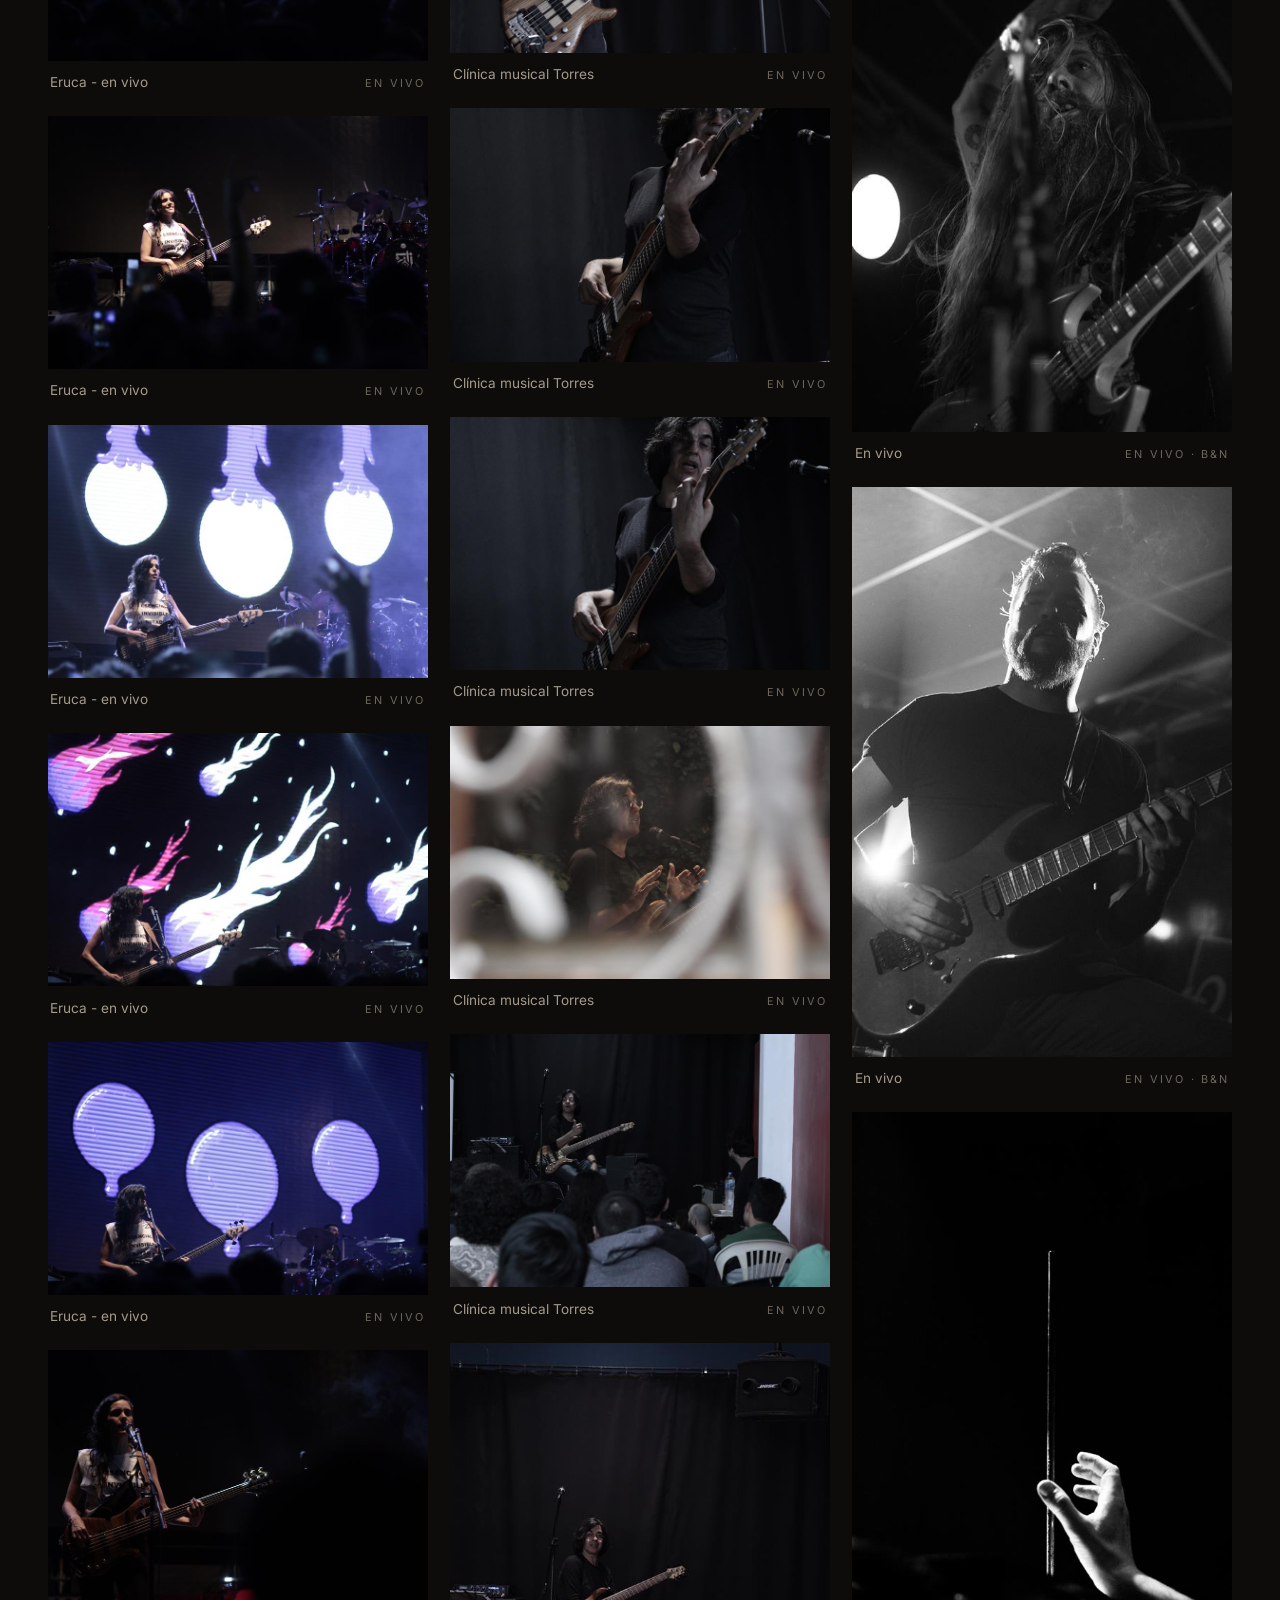
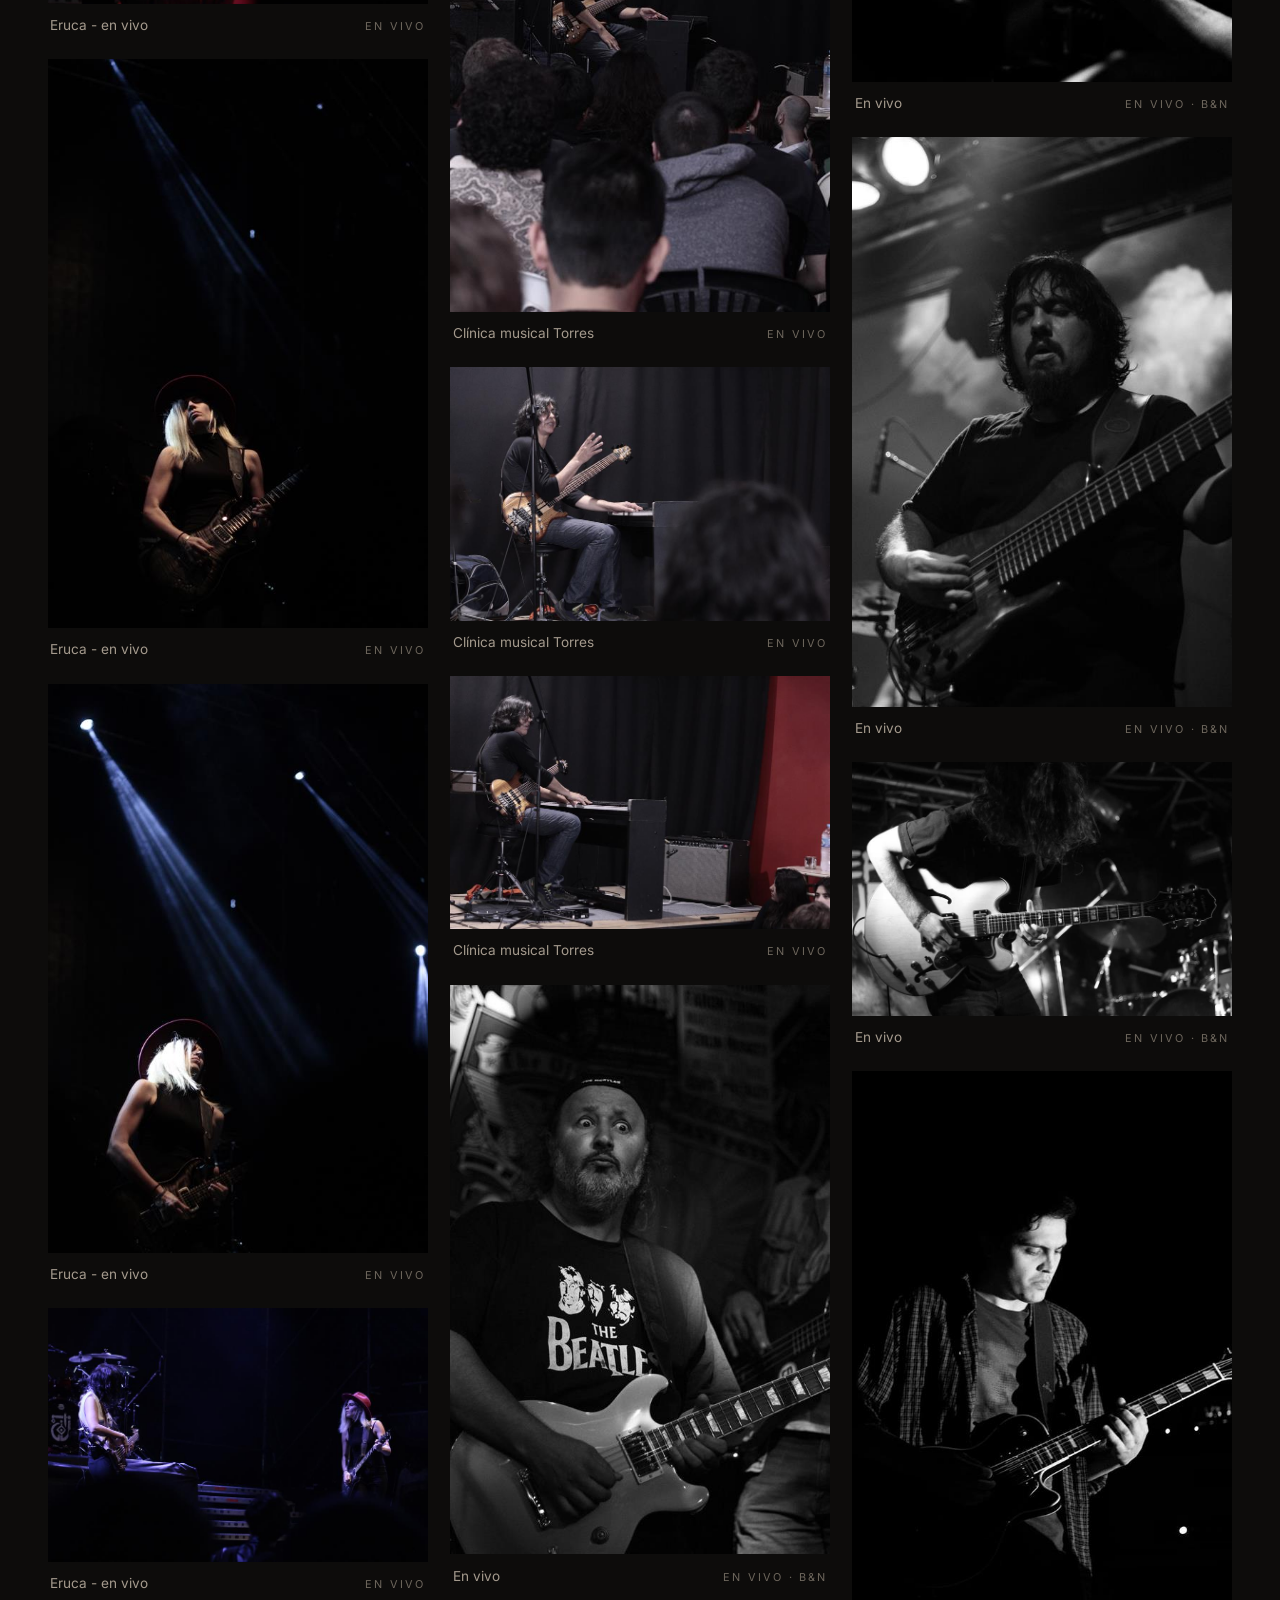
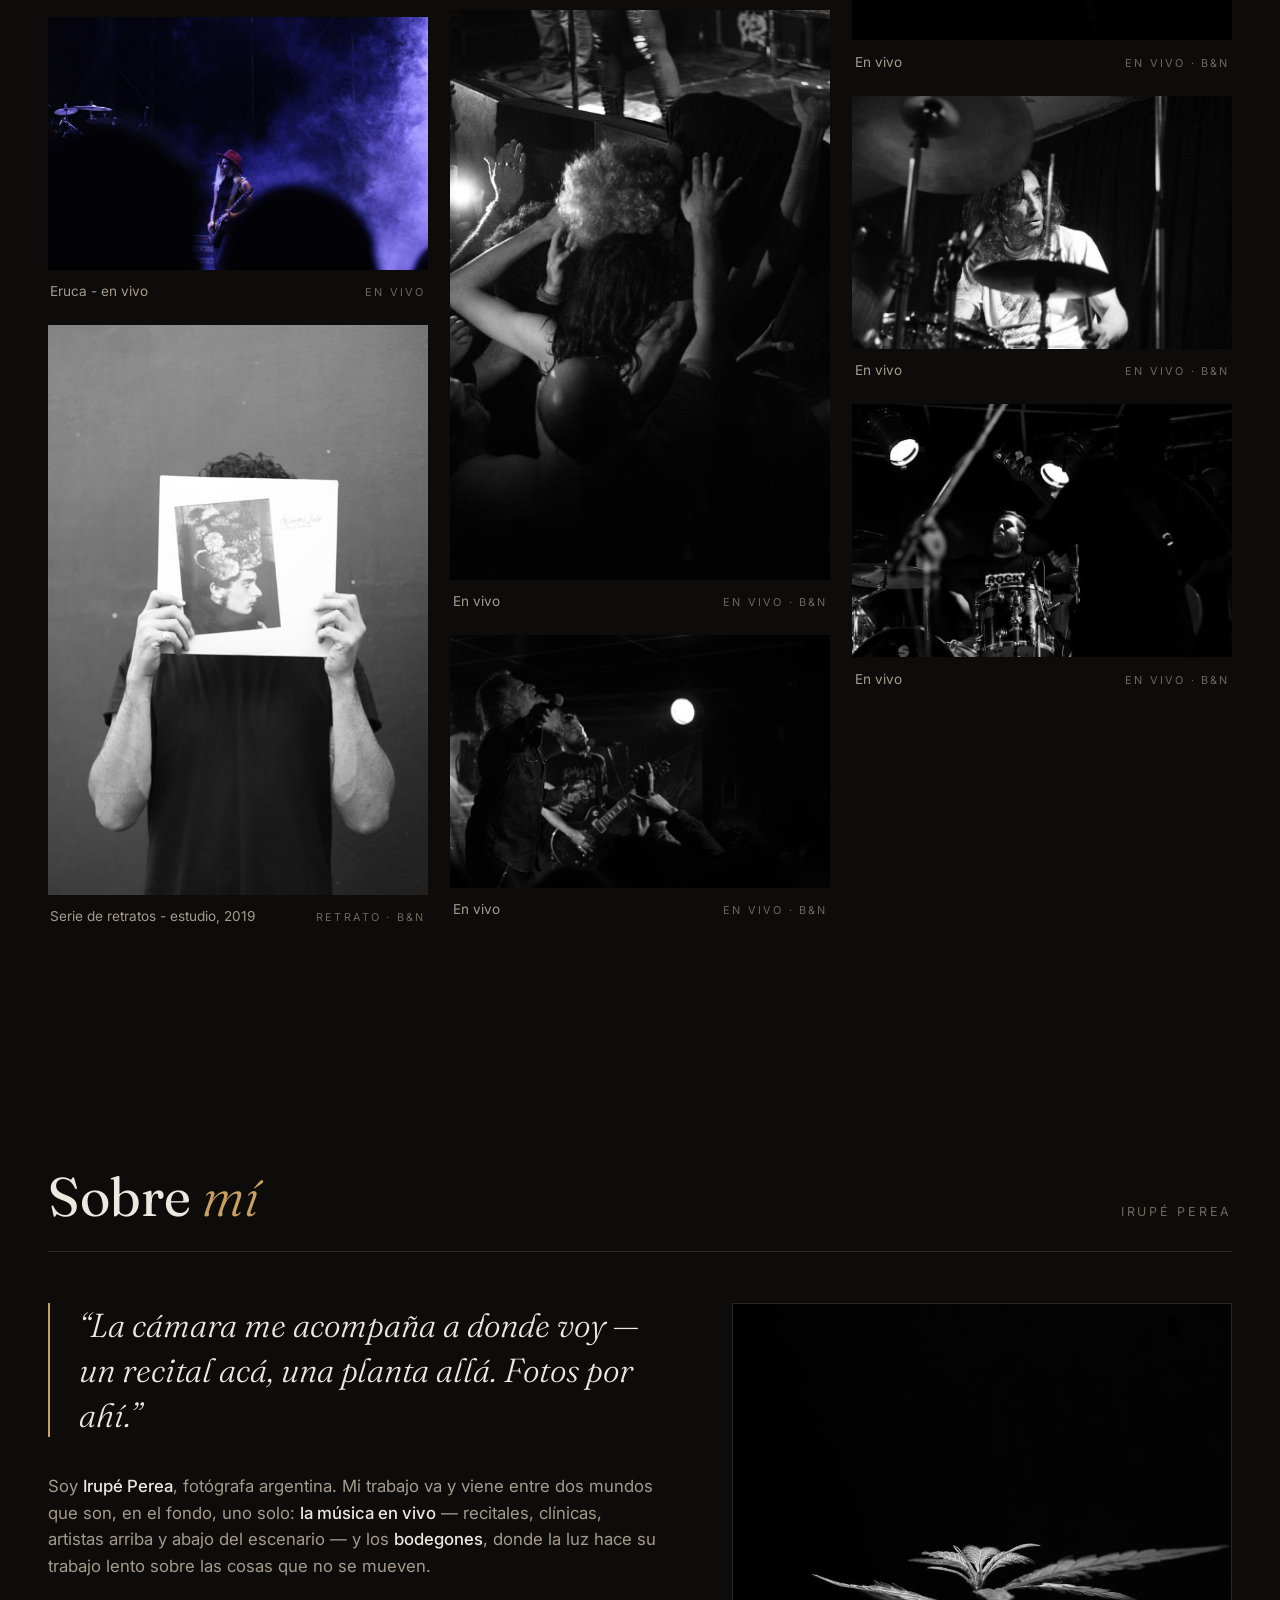
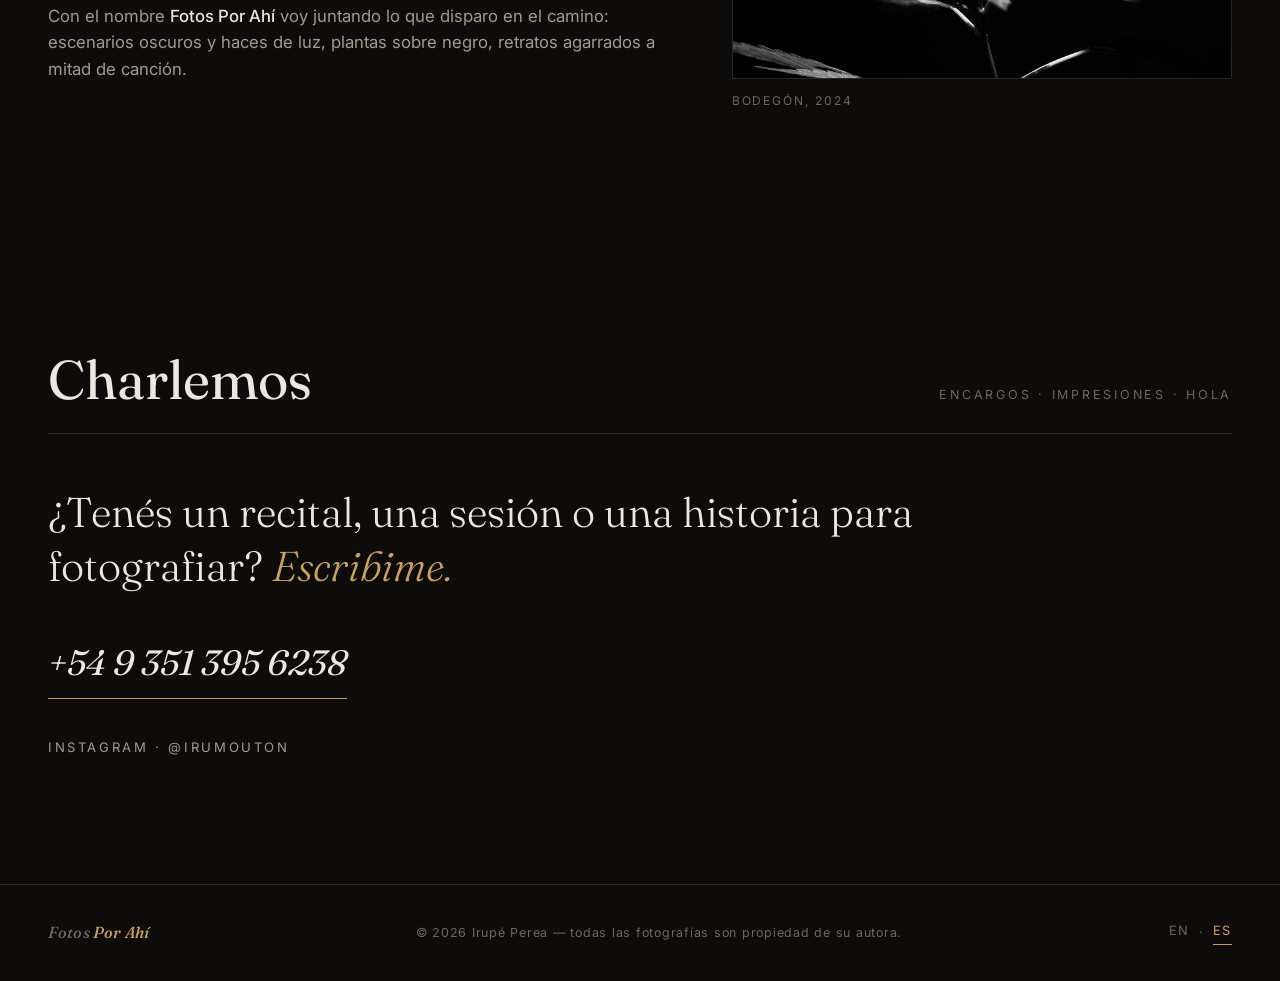
==== commit aec00737: "Contacto real: WhatsApp Business + Instagram @irumouton" ====
--- a/es/index.html
+++ b/es/index.html
@@ -8,17 +8,16 @@
   <meta name="description" content="Porfolio de Irupé Perea, fotógrafa argentina. Música en vivo, retratos y bodegones — fotos hechas por ahí.">
   <meta name="author" content="Irupé Perea">
 
-  <!-- TODO(publish): replace USERNAME with the real GitHub username -->
-  <link rel="canonical" href="https://USERNAME.github.io/fotos-por-ahi/es/">
-  <link rel="alternate" hreflang="en" href="https://USERNAME.github.io/fotos-por-ahi/">
-  <link rel="alternate" hreflang="es-ar" href="https://USERNAME.github.io/fotos-por-ahi/es/">
-  <link rel="alternate" hreflang="x-default" href="https://USERNAME.github.io/fotos-por-ahi/">
+  <link rel="canonical" href="https://fotosporahi.github.io/fotos-por-ahi/es/">
+  <link rel="alternate" hreflang="en" href="https://fotosporahi.github.io/fotos-por-ahi/">
+  <link rel="alternate" hreflang="es-ar" href="https://fotosporahi.github.io/fotos-por-ahi/es/">
+  <link rel="alternate" hreflang="x-default" href="https://fotosporahi.github.io/fotos-por-ahi/">
 
   <meta property="og:type" content="website">
   <meta property="og:title" content="Fotos Por Ahí — Irupé Perea · Fotografía">
   <meta property="og:description" content="Música en vivo, retratos y bodegones — fotos hechas por ahí.">
-  <meta property="og:url" content="https://USERNAME.github.io/fotos-por-ahi/es/">
-  <meta property="og:image" content="https://USERNAME.github.io/fotos-por-ahi/assets/og-image.jpg">
+  <meta property="og:url" content="https://fotosporahi.github.io/fotos-por-ahi/es/">
+  <meta property="og:image" content="https://fotosporahi.github.io/fotos-por-ahi/assets/og-image.jpg">
   <meta name="twitter:card" content="summary_large_image">
 
   <link rel="icon" type="image/svg+xml" href="../assets/favicon.svg">
@@ -119,17 +118,13 @@
         <span class="section-note">Encargos · impresiones · hola</span>
       </div>
       <div class="contact-inner reveal">
-        <!-- TODO: replace with the real email -->
         <p class="contact-lead">
           ¿Tenés un recital, una sesión o una historia para fotografiar?
           <em>Escribime.</em>
         </p>
-        <a class="contact-mail" href="mailto:hola@fotosporahi.com.ar">hola@fotosporahi.com.ar</a>
+        <a class="contact-mail" href="https://wa.me/5493513956238?text=Hola!%20Vi%20tu%20portfolio%20y%20quiero%20consultarte" target="_blank" rel="noopener">+54 9 351 395 6238</a>
         <div class="social-links">
-          <!-- TODO: replace with real profiles -->
-          <a href="https://www.instagram.com/fotosporahi" target="_blank" rel="noopener">Instagram</a>
-          <a href="#" rel="noopener">Behance</a>
-          <a href="#" rel="noopener">WhatsApp</a>
+          <a href="https://www.instagram.com/irumouton" target="_blank" rel="noopener">Instagram · @irumouton</a>
         </div>
       </div>
     </section>
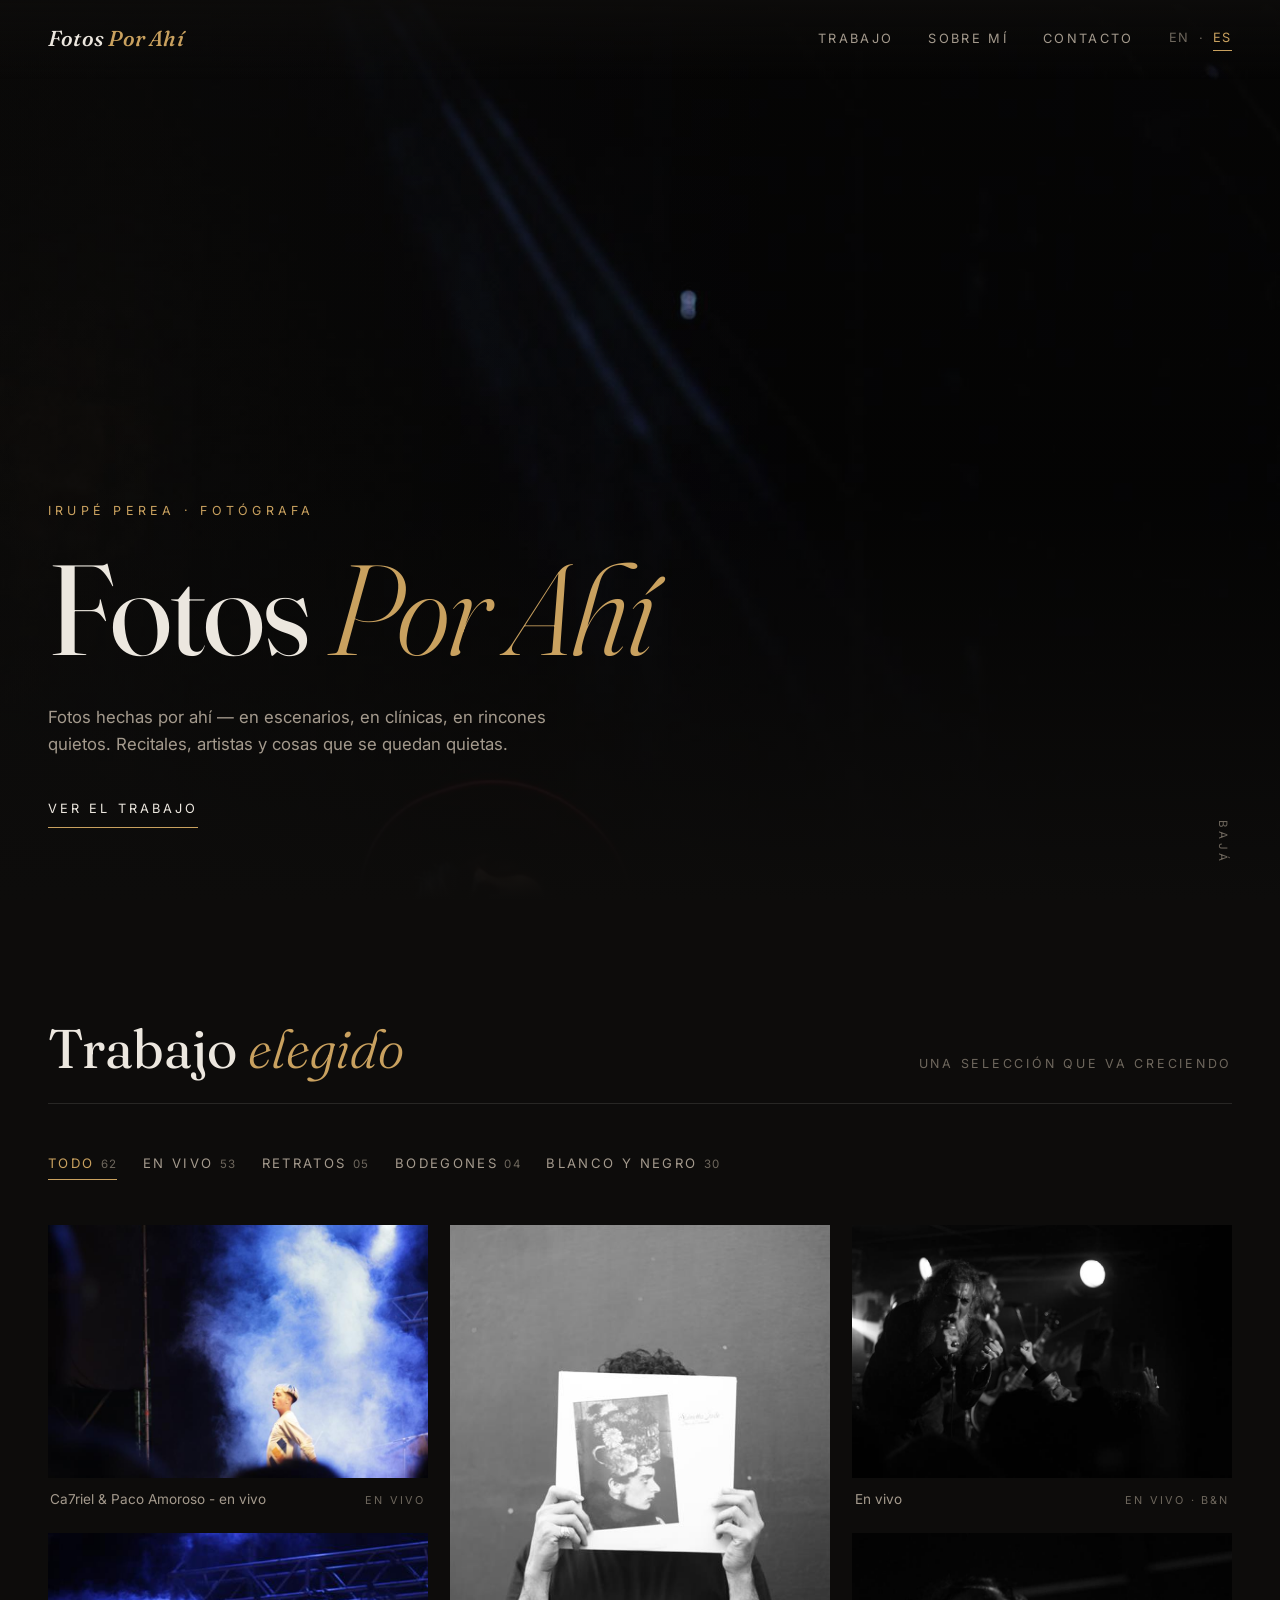
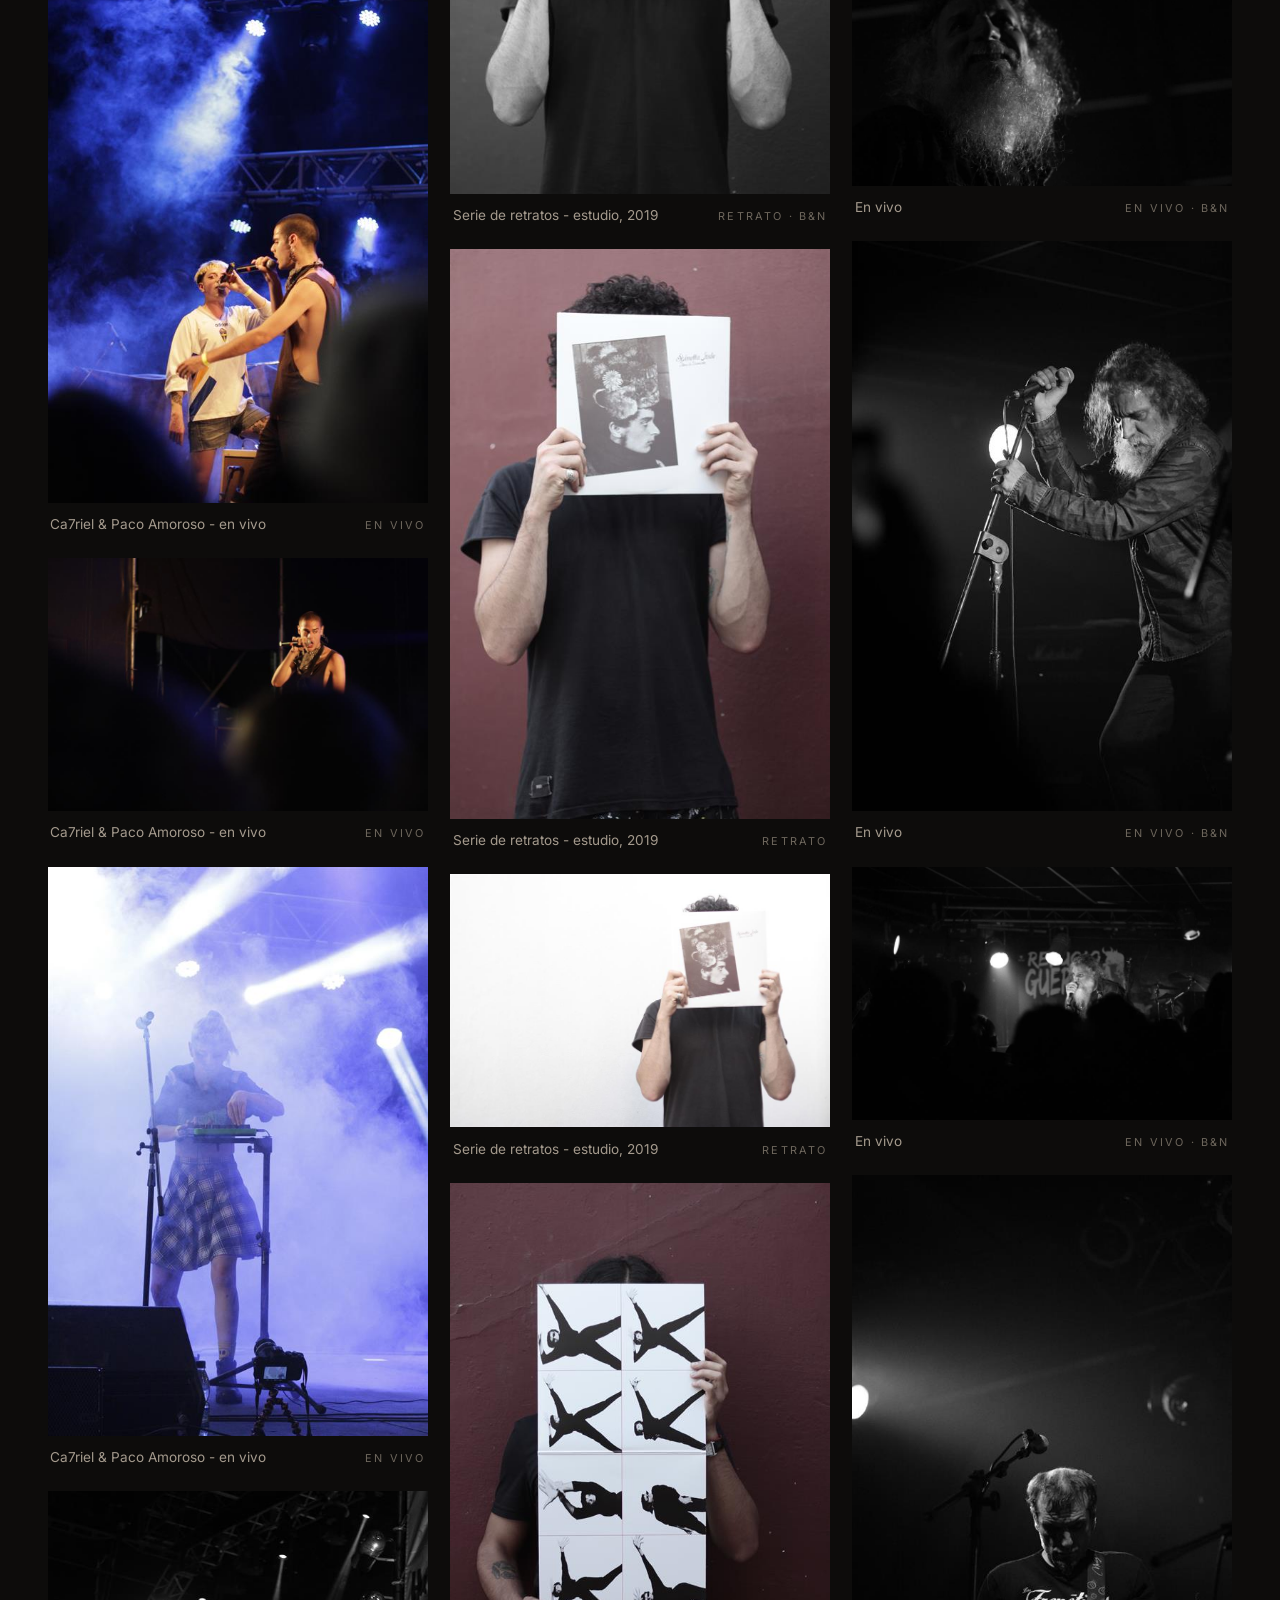
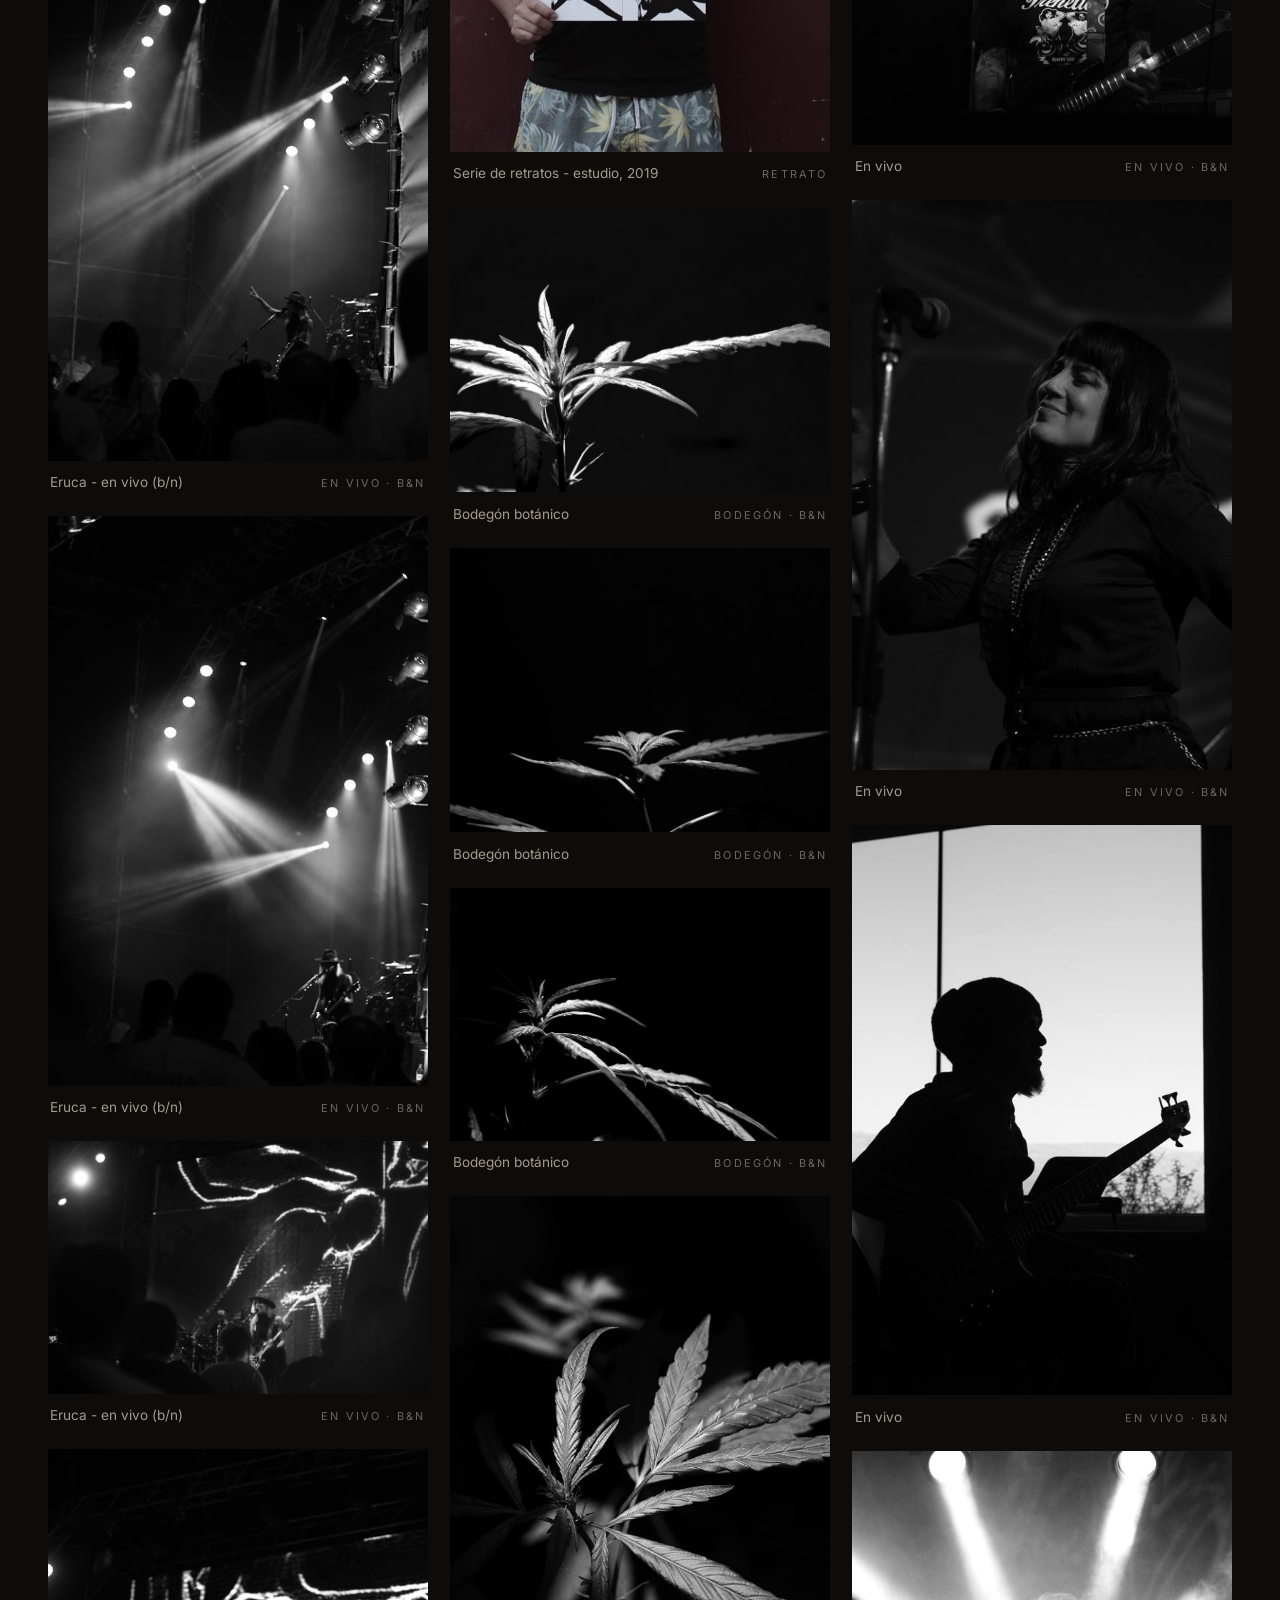
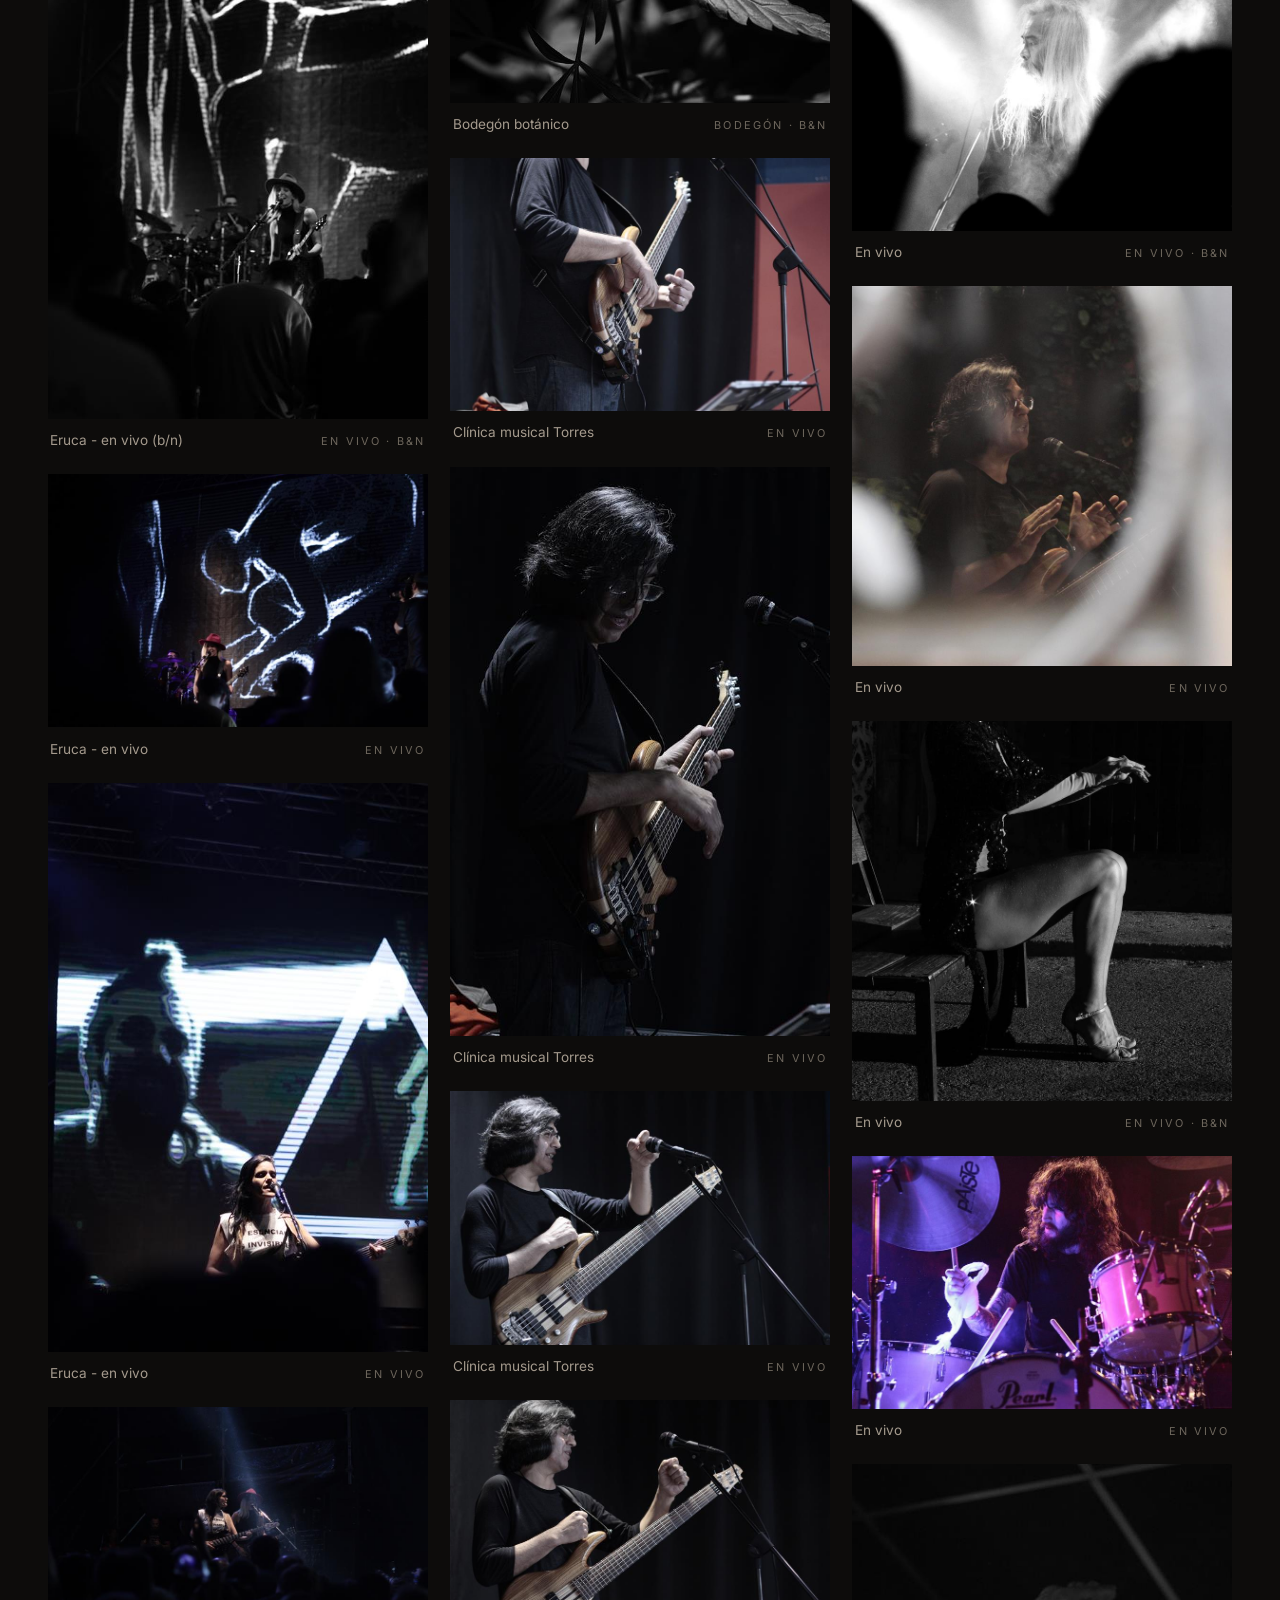
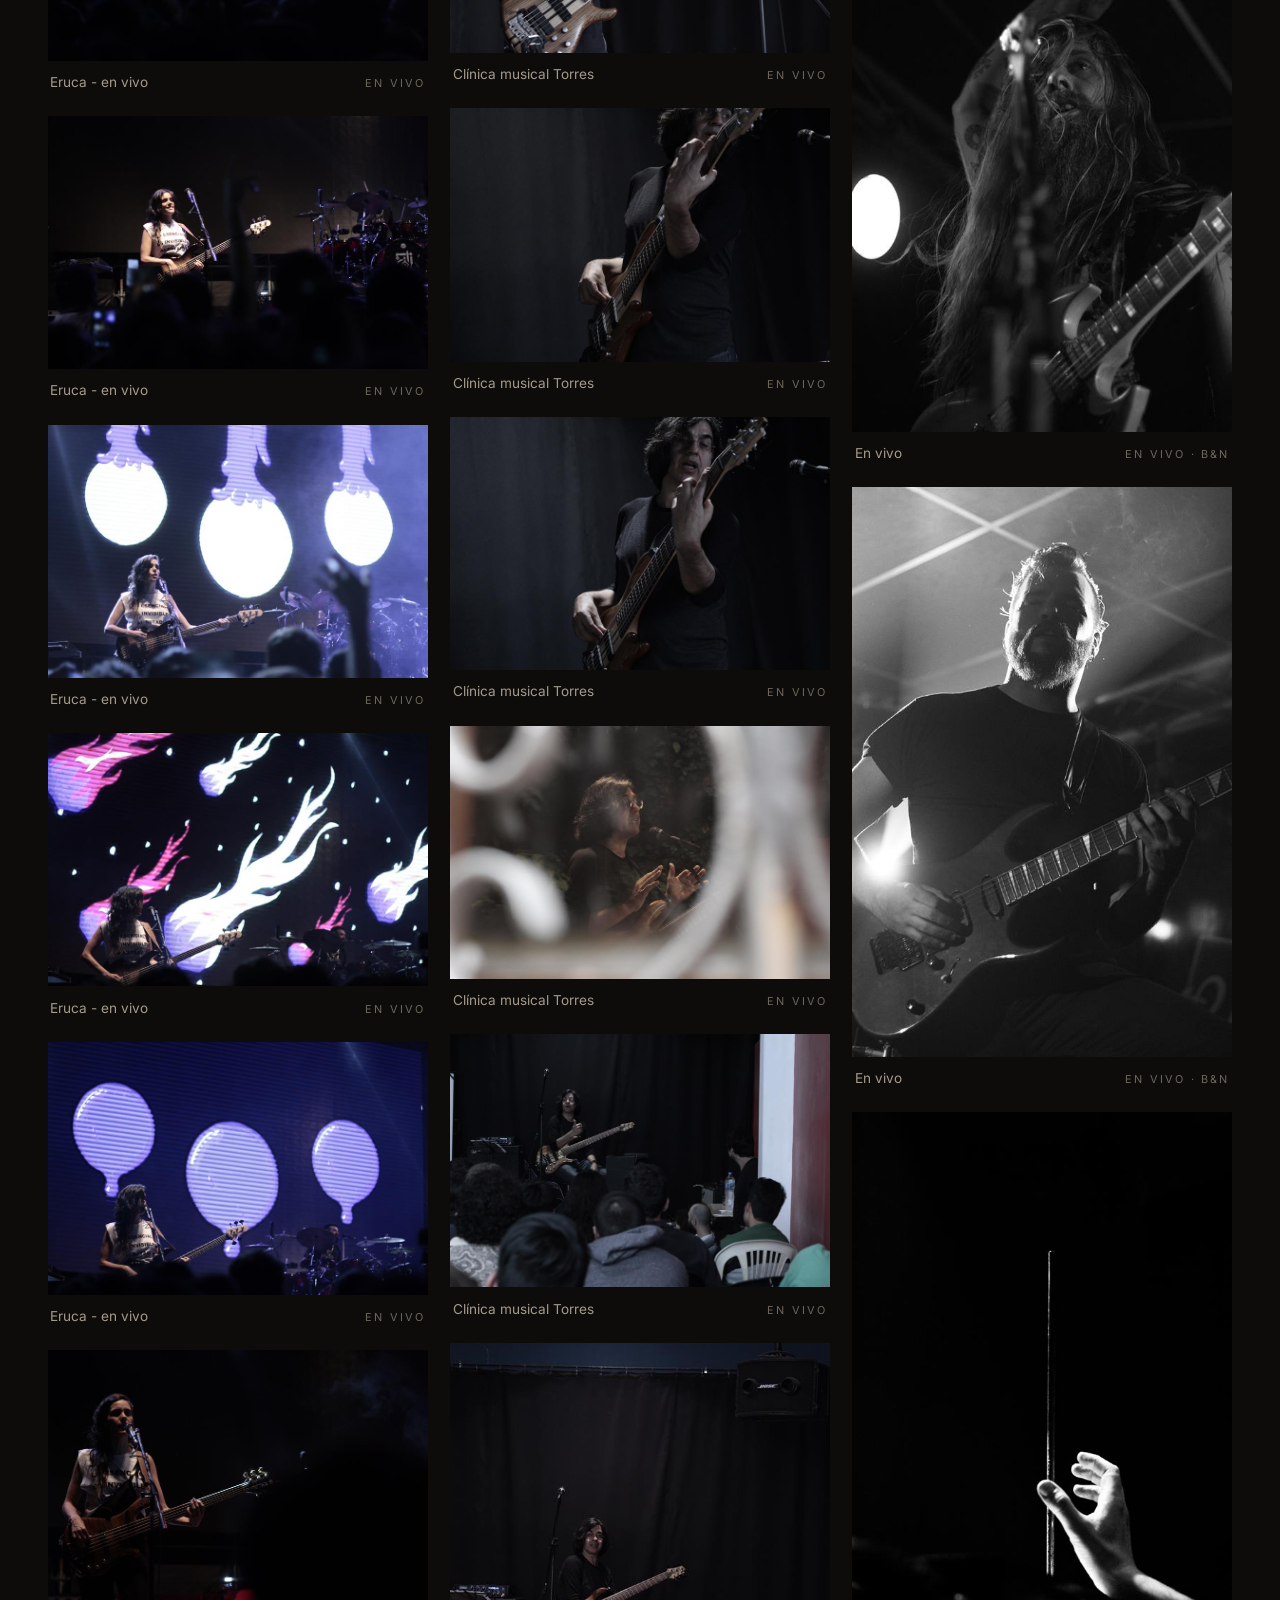
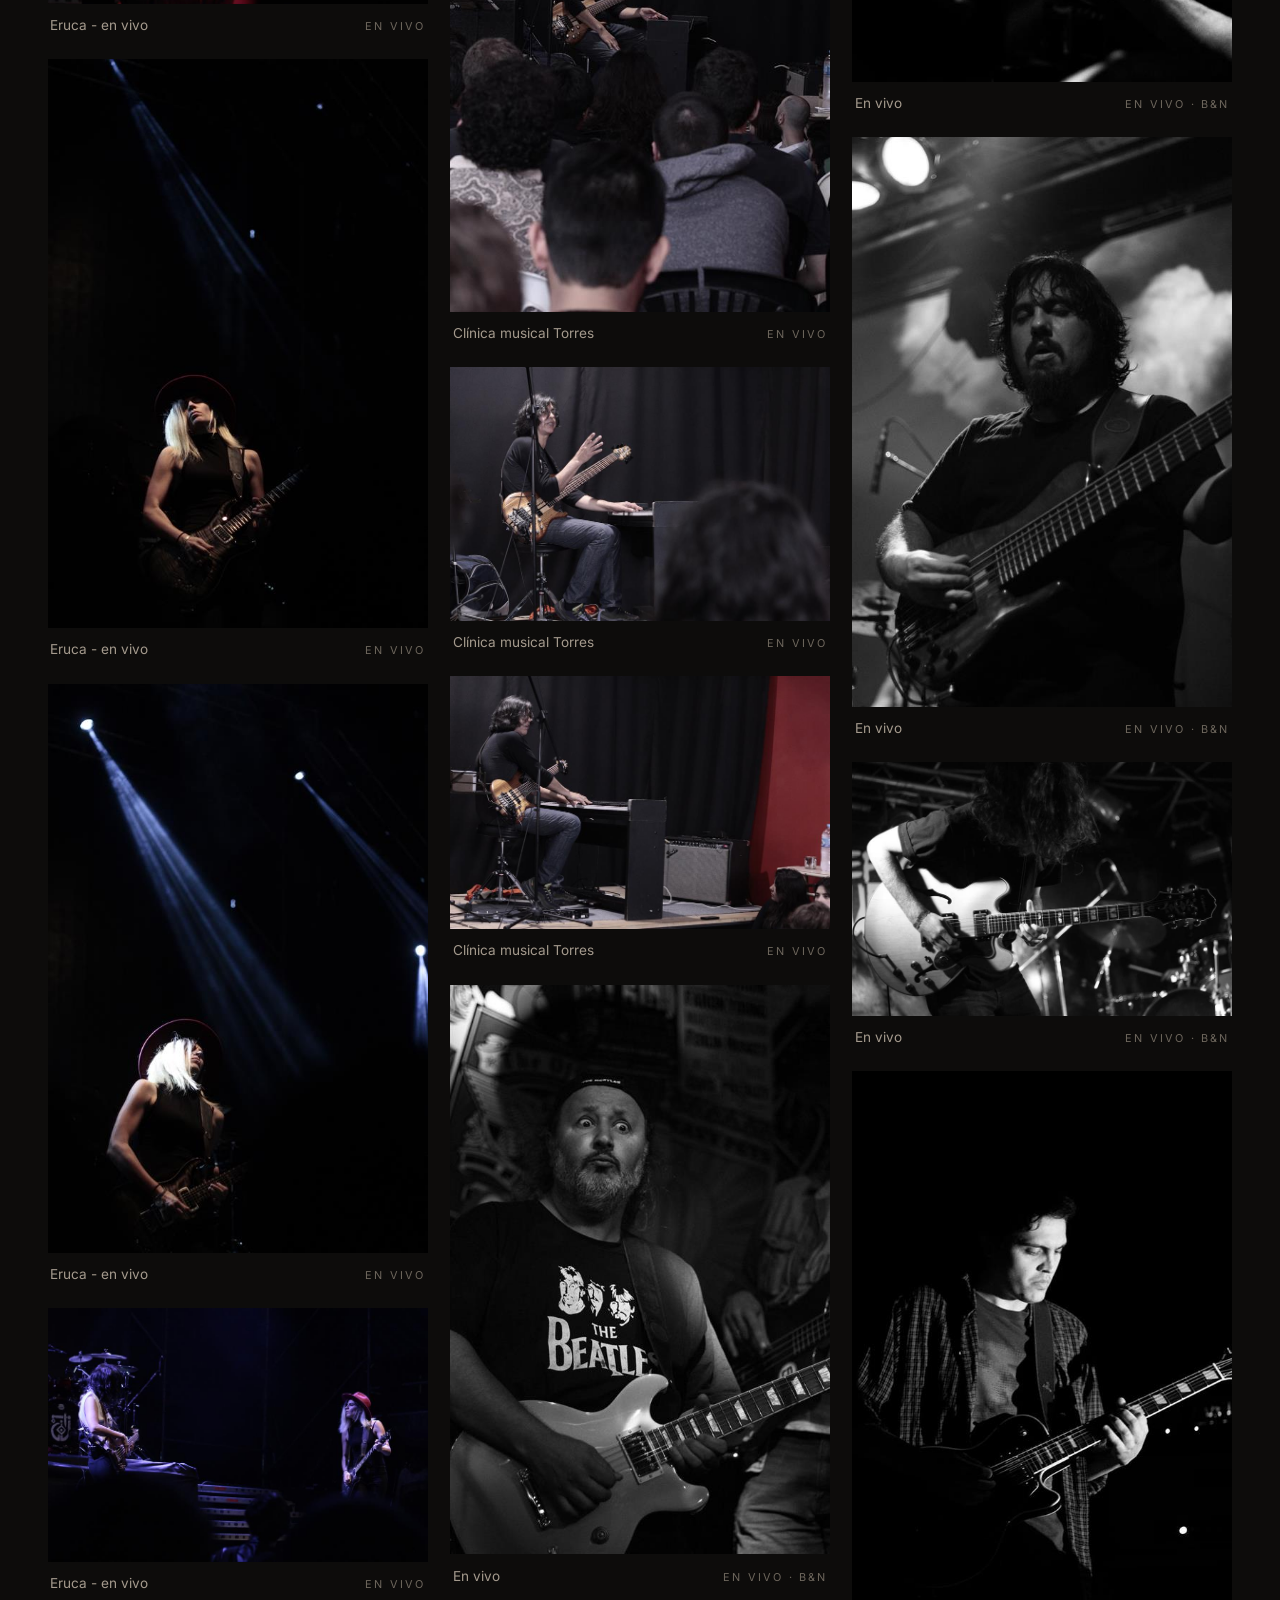
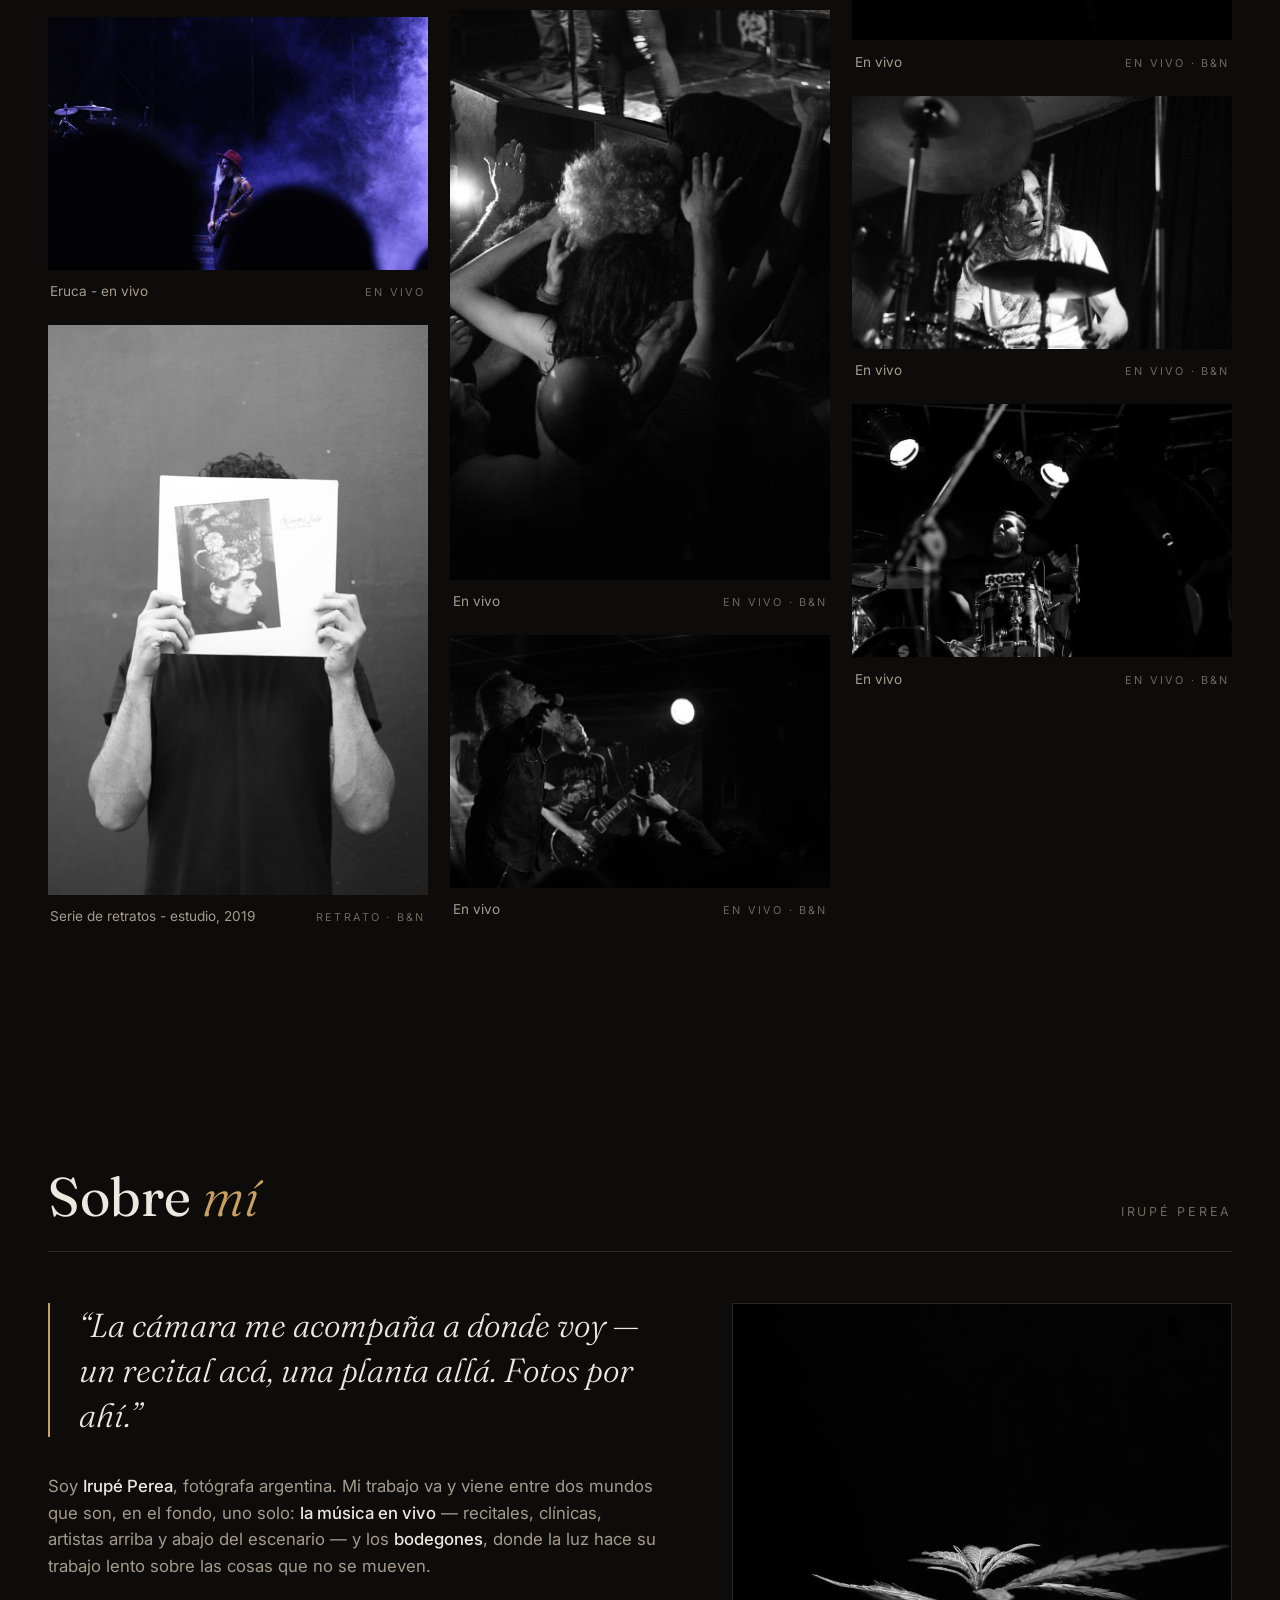
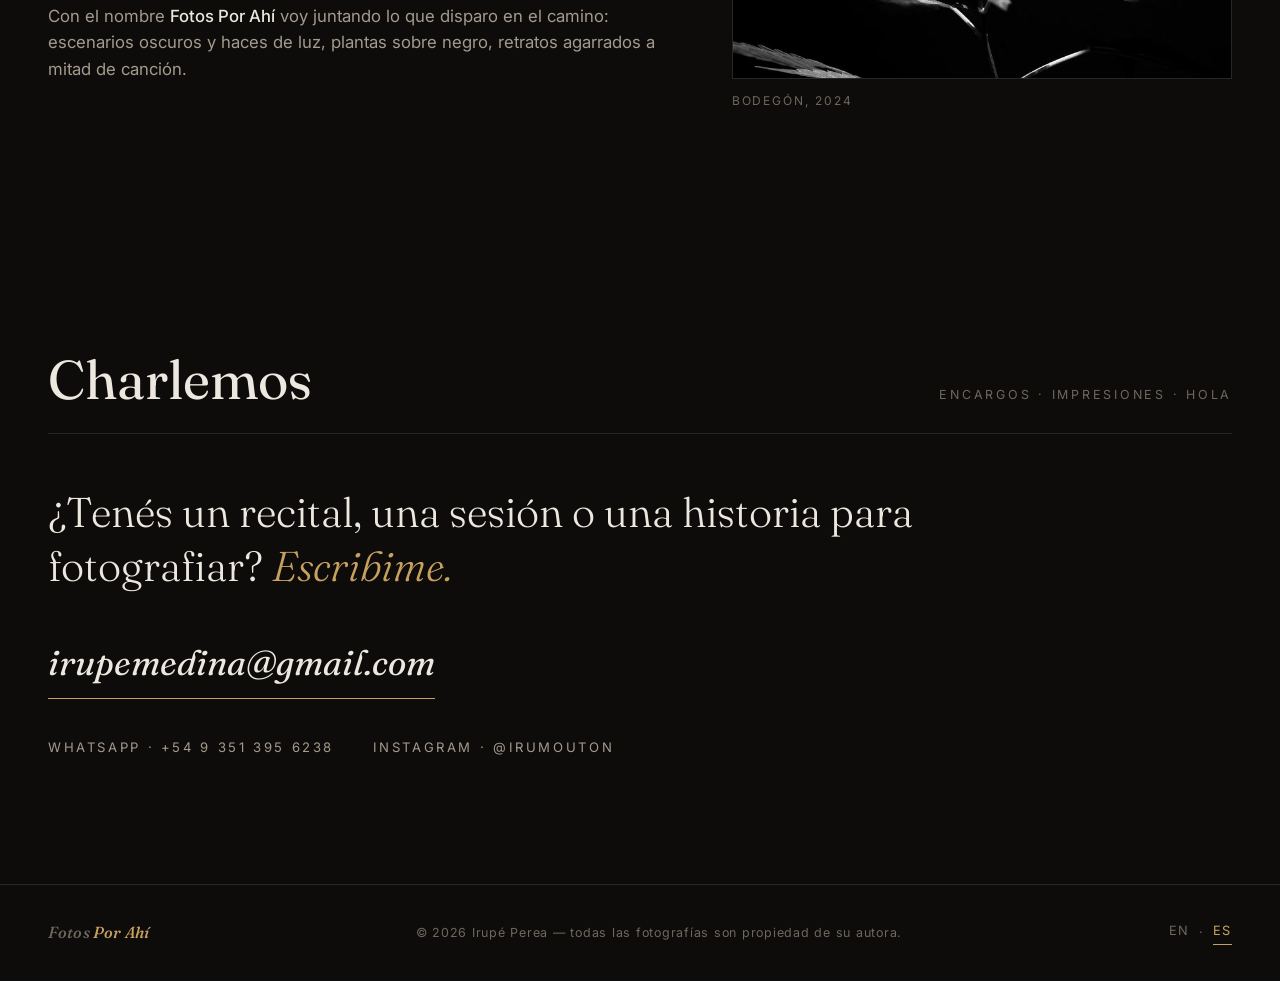
==== commit a663c760: "Email real de contacto: irupemedina@gmail.com" ====
--- a/es/index.html
+++ b/es/index.html
@@ -122,8 +122,9 @@
           ¿Tenés un recital, una sesión o una historia para fotografiar?
           <em>Escribime.</em>
         </p>
-        <a class="contact-mail" href="https://wa.me/5493513956238?text=Hola!%20Vi%20tu%20portfolio%20y%20quiero%20consultarte" target="_blank" rel="noopener">+54 9 351 395 6238</a>
+        <a class="contact-mail" href="mailto:irupemedina@gmail.com">irupemedina@gmail.com</a>
         <div class="social-links">
+          <a href="https://wa.me/5493513956238?text=Hola!%20Vi%20tu%20portfolio%20y%20quiero%20consultarte" target="_blank" rel="noopener">WhatsApp · +54 9 351 395 6238</a>
           <a href="https://www.instagram.com/irumouton" target="_blank" rel="noopener">Instagram · @irumouton</a>
         </div>
       </div>
